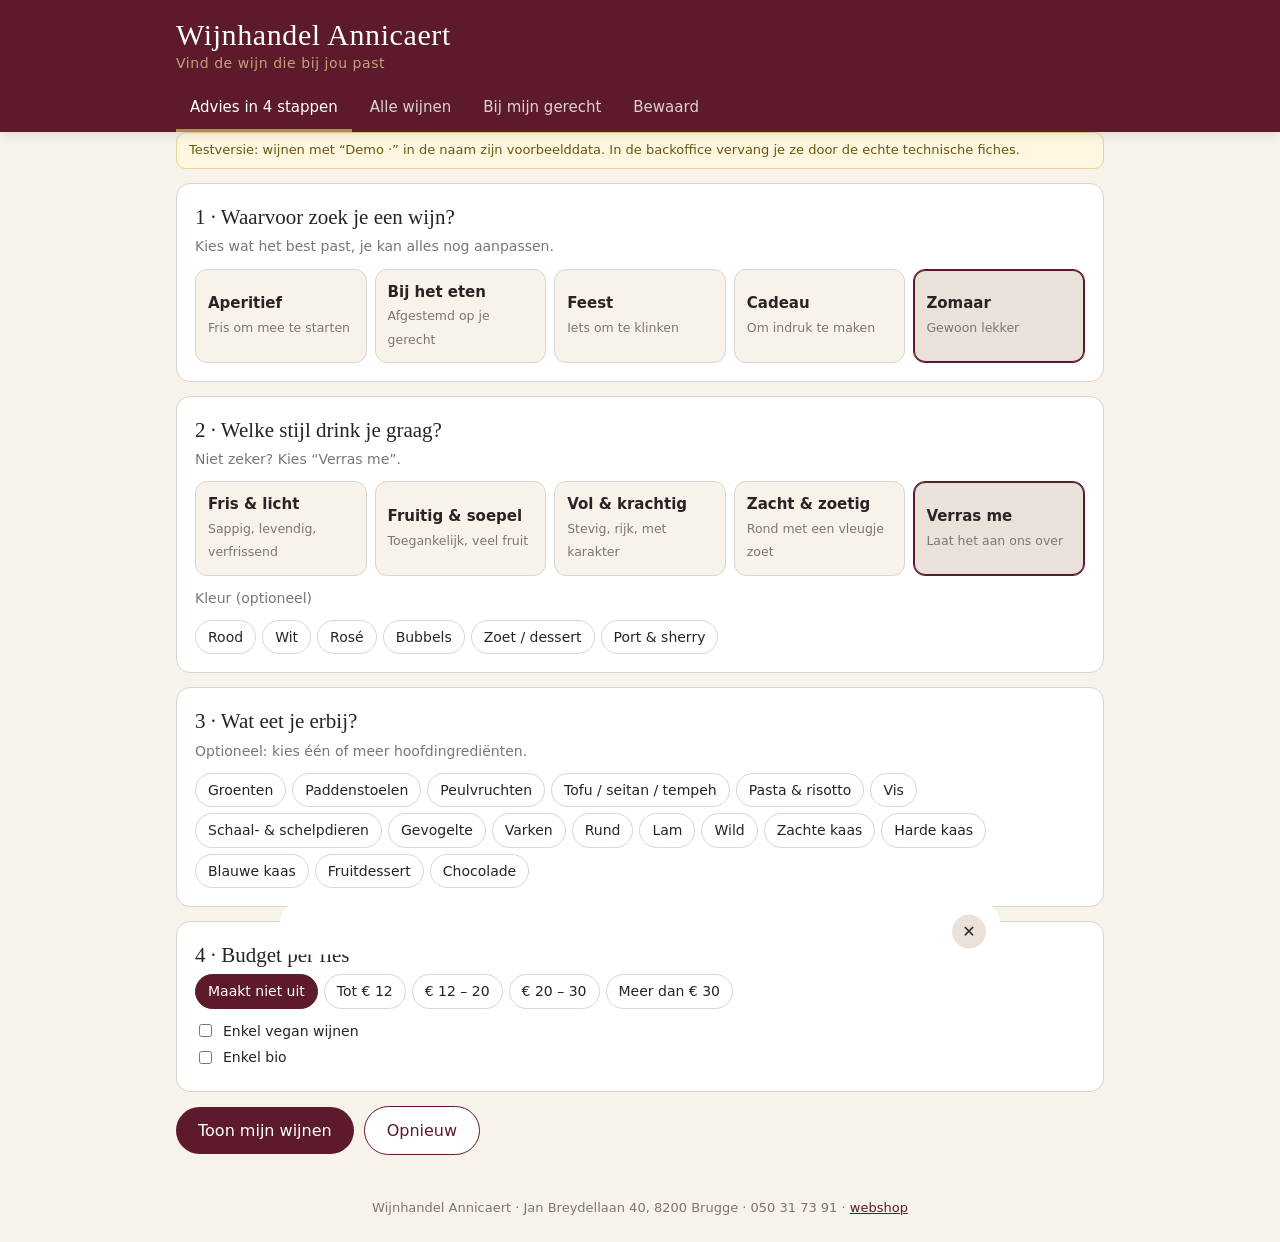
==== wijnkiezer/index.html @ a39c7acd "Wijnkiezer: keuzehulp, backoffice en horeca-pairing voor Wijnhandel Annicaert PWA in wijnkiezer/: kl" ====
<!DOCTYPE html>
<html lang="nl">
<head>
  <meta charset="UTF-8">
  <meta name="viewport" content="width=device-width, initial-scale=1, viewport-fit=cover">
  <title>Wijnkiezer</title>
  <meta name="description" content="Vind snel de juiste wijn: op smaak, budget en bij je gerecht.">
  <meta name="theme-color" content="#5c1a2b">
  <meta name="apple-mobile-web-app-capable" content="yes">
  <link rel="manifest" href="manifest.webmanifest">
  <link rel="icon" href="icon.svg" type="image/svg+xml">
  <link rel="apple-touch-icon" href="icon-192.png">
  <link rel="stylesheet" href="style.css">
</head>
<body>
  <header class="top">
    <div class="wrap">
      <div class="brand">
        <img id="logo" alt="" hidden>
        <div class="grow">
          <h1 id="b-naam">Wijnkiezer</h1>
          <p id="b-base">Vind de wijn die bij jou past</p>
        </div>
      </div>
      <nav class="tabs" role="tablist">
        <button data-v="advies" class="on">Advies in 4 stappen</button>
        <button data-v="alle">Alle wijnen</button>
        <button data-v="pairing">Bij mijn gerecht</button>
        <button data-v="bewaard">Bewaard <span id="fav-cnt" class="cnt" hidden>0</span></button>
      </nav>
    </div>
  </header>

  <main class="wrap">
    <div id="demo-note" class="demo-note" hidden>Testversie: wijnen met “Demo ·” in de naam zijn voorbeelddata. In de backoffice vervang je ze door de echte technische fiches.</div>

    <!-- 1. Advies-wizard -->
    <section id="v-advies" class="view on">
      <div class="step">
        <h2>1 · Waarvoor zoek je een wijn?</h2>
        <p class="sub">Kies wat het best past, je kan alles nog aanpassen.</p>
        <div class="choices" id="w-gel"></div>
      </div>
      <div class="step">
        <h2>2 · Welke stijl drink je graag?</h2>
        <p class="sub">Niet zeker? Kies “Verras me”.</p>
        <div class="choices" id="w-stijl"></div>
        <p class="sub" style="margin-top:12px">Kleur (optioneel)</p>
        <div class="chips" id="w-kleur"></div>
      </div>
      <div class="step" id="w-step-dish">
        <h2>3 · Wat eet je erbij?</h2>
        <p class="sub">Optioneel: kies één of meer hoofdingrediënten.</p>
        <div class="chips" id="w-ing"></div>
      </div>
      <div class="step">
        <h2>4 · Budget per fles</h2>
        <div class="chips" id="w-bud"></div>
        <label class="tog" style="margin-top:12px"><input type="checkbox" id="w-vegan"> Enkel vegan wijnen</label>
        <label class="tog"><input type="checkbox" id="w-bio"> Enkel bio</label>
      </div>
      <div class="row"><button class="cta" id="w-go">Toon mijn wijnen</button><button class="cta alt" id="w-reset">Opnieuw</button></div>
      <div id="w-res" style="margin-top:20px"></div>
    </section>

    <!-- 2. Alle wijnen -->
    <section id="v-alle" class="view">
      <button class="cta alt filter-toggle" id="ft">Filters</button>
      <div class="layout">
        <aside class="filters" id="filters">
          <input class="search" id="f-q" type="search" placeholder="Zoek op naam, druif, regio…">
          <h3>Kleur</h3><div class="chips" id="f-kleur"></div>
          <h3>Prijs (€)</h3>
          <div class="range"><input id="f-min" type="number" min="0" placeholder="min"> – <input id="f-max" type="number" min="0" placeholder="max"></div>
          <h3>Smaak</h3><div id="f-smaak"></div>
          <h3>Past bij</h3><div class="chips" id="f-pair"></div>
          <h3>Land</h3><div class="chips" id="f-land"></div>
          <h3>Extra</h3>
          <label class="tog"><input type="checkbox" id="f-vegan"> Vegan</label>
          <label class="tog"><input type="checkbox" id="f-bio"> Bio</label>
          <h3>Sorteren</h3>
          <select id="f-sort" class="search"><option value="match">Beste match</option><option value="prijs">Prijs laag → hoog</option><option value="prijs-">Prijs hoog → laag</option><option value="naam">Naam</option></select>
          <p style="margin-top:12px"><button class="chip" id="f-reset">Wis filters</button></p>
        </aside>
        <div><p class="count" id="f-count"></p><div class="grid" id="f-list"></div></div>
      </div>
    </section>

    <!-- 3. Food pairing -->
    <section id="v-pairing" class="view">
      <div class="step">
        <h2>Wat staat er op het bord?</h2>
        <p class="sub">Hoe meer je aanduidt, hoe preciezer het advies.</p>
        <p class="sub"><b>Hoofdingrediënt</b></p><div class="chips" id="p-ing"></div>
        <p class="sub" style="margin-top:12px"><b>Bereiding</b></p><div class="chips" id="p-ber"></div>
        <p class="sub" style="margin-top:12px"><b>Dominante smaken & saus</b></p><div class="chips" id="p-sm"></div>
        <p class="sub" style="margin-top:12px"><b>Hoe krachtig is het gerecht?</b></p>
        <div class="inten" id="p-int"></div>
      </div>
      <div id="p-res"></div>
    </section>

    <!-- 4. Bewaard -->
    <section id="v-bewaard" class="view">
      <div class="row" style="margin-bottom:12px"><button class="cta alt" id="fav-share">Deel mijn lijstje</button><button class="cta alt" onclick="print()">Afdrukken</button></div>
      <div class="grid" id="fav-list"></div>
    </section>
  </main>

  <footer id="foot"></footer>

  <div class="backdrop" id="bd"></div>
  <div class="sheet" id="sheet" role="dialog" aria-modal="true"><button class="x" id="sx" aria-label="Sluiten">✕</button><div id="sheet-body"></div></div>
  <div id="toast" role="status" aria-live="polite"></div>

  <script src="engine.js"></script>
  <script src="app.js"></script>
</body>
</html>
---- wijnkiezer/style.css ----
/* ============================================================
   Wijnkiezer — stijl. Alle merkkleuren en lettertypes komen uit
   variabelen die de backoffice (tab Huisstijl) overschrijft.
   ============================================================ */
:root{
  --primair:#5c1a2b; --accent:#b08d57; --bg:#f7f2ea; --surface:#ffffff; --text:#2a2224;
  --dim:color-mix(in srgb, var(--text) 60%, var(--bg));
  --line:color-mix(in srgb, var(--text) 14%, var(--bg));
  --soft:color-mix(in srgb, var(--primair) 8%, var(--bg));
  --fd:Georgia,"Times New Roman",serif; --fb:"Segoe UI",system-ui,-apple-system,sans-serif;
  --r:14px; --maxw:960px; --ease:cubic-bezier(.2,.7,.2,1);
}
*{box-sizing:border-box}
html{-webkit-text-size-adjust:100%}
body{margin:0;font-family:var(--fb);background:var(--bg);color:var(--text);line-height:1.45;min-height:100vh}
button,input,select,textarea{font:inherit;color:inherit}
button{cursor:pointer}
a{color:var(--primair)}
h1,h2,h3{font-family:var(--fd);font-weight:400;margin:0}
.wrap{max-width:var(--maxw);margin:0 auto;padding:0 16px}

/* header */
.top{background:var(--primair);color:#fff;padding:18px 0 0;position:sticky;top:0;z-index:20;box-shadow:0 2px 12px rgba(0,0,0,.12)}
.brand{display:flex;align-items:center;gap:12px}
.brand img{height:44px;width:auto;border-radius:6px;background:#fff1}
.brand h1{font-size:clamp(22px,5vw,30px);letter-spacing:.02em;line-height:1.1}
.brand p{margin:2px 0 0;color:color-mix(in srgb,var(--accent) 80%,#fff);font-size:14px;letter-spacing:.04em}
.brand .grow{flex:1;min-width:0}
.tabs{display:flex;gap:4px;margin-top:14px;overflow-x:auto;scrollbar-width:none}
.tabs::-webkit-scrollbar{display:none}
.tabs button{background:none;border:0;color:#fffc;padding:10px 14px;border-bottom:3px solid transparent;white-space:nowrap;font-size:15px}
.tabs button.on{color:#fff;border-bottom-color:var(--accent)}
.tabs .cnt[hidden]{display:none}
.tabs .cnt{display:inline-block;min-width:18px;padding:0 5px;border-radius:9px;background:var(--accent);color:#fff;font-size:11px;margin-left:4px}

main{padding:20px 0 60px}
.view{display:none}.view.on{display:block}
.demo-note{background:#fff7e0;border:1px solid #e8d49a;color:#6b5513;border-radius:10px;padding:8px 12px;font-size:13px;margin-bottom:14px}

/* wizard */
.step{background:var(--surface);border:1px solid var(--line);border-radius:var(--r);padding:18px;margin-bottom:14px}
.step h2{font-size:21px;margin-bottom:4px}
.step .sub{color:var(--dim);font-size:14px;margin:0 0 12px}
.choices{display:grid;grid-template-columns:repeat(auto-fill,minmax(150px,1fr));gap:8px}
.choice{border:1.5px solid var(--line);background:var(--bg);border-radius:12px;padding:12px;text-align:left;transition:.15s var(--ease)}
.choice b{display:block;font-size:15px}
.choice small{color:var(--dim);font-size:12.5px}
.choice.on{border-color:var(--primair);background:var(--soft);box-shadow:inset 0 0 0 1px var(--primair)}
.chips{display:flex;flex-wrap:wrap;gap:6px}
.chip{border:1px solid var(--line);background:var(--surface);border-radius:999px;padding:6px 12px;font-size:14px}
.chip.on{background:var(--primair);border-color:var(--primair);color:#fff}
.cta{display:inline-flex;align-items:center;gap:8px;background:var(--primair);color:#fff;border:0;border-radius:999px;padding:12px 22px;font-size:16px}
.cta.alt{background:var(--surface);color:var(--primair);border:1.5px solid var(--primair)}
.row{display:flex;gap:10px;flex-wrap:wrap;align-items:center}

/* filters */
.layout{display:grid;grid-template-columns:260px 1fr;gap:18px;align-items:start}
.filters{background:var(--surface);border:1px solid var(--line);border-radius:var(--r);padding:14px;position:sticky;top:130px}
.filters h3{font-family:var(--fb);font-size:12px;text-transform:uppercase;letter-spacing:.08em;color:var(--dim);margin:14px 0 6px}
.filters h3:first-child{margin-top:0}
.filters .chip{font-size:13px;padding:5px 10px}
.search{width:100%;padding:10px 12px;border:1px solid var(--line);border-radius:10px;background:var(--bg)}
.range{display:flex;gap:6px;align-items:center}
.range input{width:100%;padding:7px 8px;border:1px solid var(--line);border-radius:8px;background:var(--bg)}
.tog{display:flex;align-items:center;gap:8px;margin:6px 0;font-size:14px}
.slid{margin:6px 0}
.slid label{display:flex;justify-content:space-between;font-size:13px}
.slid input{width:100%;accent-color:var(--primair)}
.filter-toggle{display:none}
.count{color:var(--dim);font-size:14px;margin:0 0 10px}

/* kaarten */
.grid{display:grid;grid-template-columns:repeat(auto-fill,minmax(250px,1fr));gap:12px}
.card{background:var(--surface);border:1px solid var(--line);border-radius:var(--r);padding:14px;display:flex;flex-direction:column;gap:6px;cursor:pointer;transition:.15s var(--ease);position:relative}
.card:hover{transform:translateY(-2px);box-shadow:0 8px 22px rgba(0,0,0,.07)}
.card h3{font-size:18px;line-height:1.2;padding-right:30px}
.meta{color:var(--dim);font-size:13px}
.card .desc{font-size:14px;margin:2px 0}
.price{font-weight:700;color:var(--primair)}
.tags{display:flex;flex-wrap:wrap;gap:4px}
.tag{font-size:11.5px;padding:2px 8px;border-radius:999px;background:var(--soft);color:var(--text)}
.tag.k-rood{background:#7a1f2b;color:#fff}.tag.k-wit{background:#efe4b8}.tag.k-rose{background:#f4c9cf}
.tag.k-bubbels{background:#e7efd2}.tag.k-zoet{background:#f2d39a}.tag.k-versterkt{background:#4a1d1f;color:#fff}
.tag.v{background:#dcefdc;color:#24522a}.tag.d{background:#fff0c2;color:#6b5513}
.match{position:absolute;top:12px;right:12px;width:44px;height:44px;border-radius:50%;display:grid;place-items:center;font-size:13px;font-weight:700;color:#fff;background:var(--primair)}
.fav{position:absolute;bottom:8px;right:8px;background:none;border:0;font-size:20px;color:var(--accent);padding:4px}
.why{font-size:12.5px;color:var(--dim);margin:2px 0 0;padding-left:16px}
.why li.min{color:#9b3b3b}
.empty{padding:30px;text-align:center;color:var(--dim);background:var(--surface);border:1px dashed var(--line);border-radius:var(--r)}

/* fiche (sheet) */
.backdrop{position:fixed;inset:0;background:rgba(20,10,12,.45);opacity:0;pointer-events:none;transition:.2s;z-index:40}
.backdrop.on{opacity:1;pointer-events:auto}
.sheet{position:fixed;left:50%;bottom:0;transform:translate(-50%,105%);width:min(720px,100%);max-height:92vh;overflow:auto;background:var(--surface);border-radius:20px 20px 0 0;z-index:50;transition:transform .28s var(--ease);padding:22px 20px 30px}
.sheet.on{transform:translate(-50%,0)}
.sheet .x{position:absolute;top:12px;right:14px;border:0;background:var(--soft);border-radius:50%;width:34px;height:34px;font-size:16px}
.fiche h2{font-size:26px;padding-right:40px}
.fiche .img{float:right;max-width:110px;max-height:220px;margin:0 0 10px 12px}
.spec{display:grid;grid-template-columns:repeat(auto-fill,minmax(150px,1fr));gap:8px;margin:14px 0}
.spec div{background:var(--bg);border-radius:10px;padding:8px 10px;font-size:14px}
.spec small{display:block;color:var(--dim);font-size:11.5px;text-transform:uppercase;letter-spacing:.06em}
.bars{display:grid;gap:7px;margin:12px 0}
.bar{display:grid;grid-template-columns:80px 1fr 120px;gap:10px;align-items:center;font-size:13px}
.bt{height:8px;border-radius:5px;background:var(--line);overflow:hidden}
.bt i{display:block;height:100%;background:linear-gradient(90deg,var(--accent),var(--primair));border-radius:5px}
.bx{color:var(--dim);font-size:11.5px;text-align:right}
.fiche h3{font-size:17px;margin:16px 0 6px}

/* pairing */
.pair-grid{display:grid;grid-template-columns:1fr;gap:12px}
.inten{display:flex;gap:6px}
.inten button{flex:1;border:1px solid var(--line);background:var(--bg);border-radius:10px;padding:8px 4px;font-size:13px}
.inten button.on{background:var(--primair);color:#fff;border-color:var(--primair)}

footer{color:var(--dim);font-size:13px;text-align:center;padding:24px 16px}
#toast{position:fixed;left:50%;bottom:24px;transform:translateX(-50%) translateY(80px);background:var(--text);color:var(--bg);padding:10px 18px;border-radius:999px;font-size:14px;transition:.25s;z-index:60;opacity:0}
#toast.on{transform:translateX(-50%);opacity:1}

@media (max-width:760px){
  .layout{grid-template-columns:1fr}
  .filters{position:static;display:none}
  .filters.open{display:block}
  .filter-toggle{display:inline-flex;margin-bottom:10px}
  .bar{grid-template-columns:70px 1fr;}
  .bar .bx{display:none}
  .top{padding-top:12px}
}
@media print{.top,.filters,.filter-toggle,footer{display:none}.card{break-inside:avoid}}
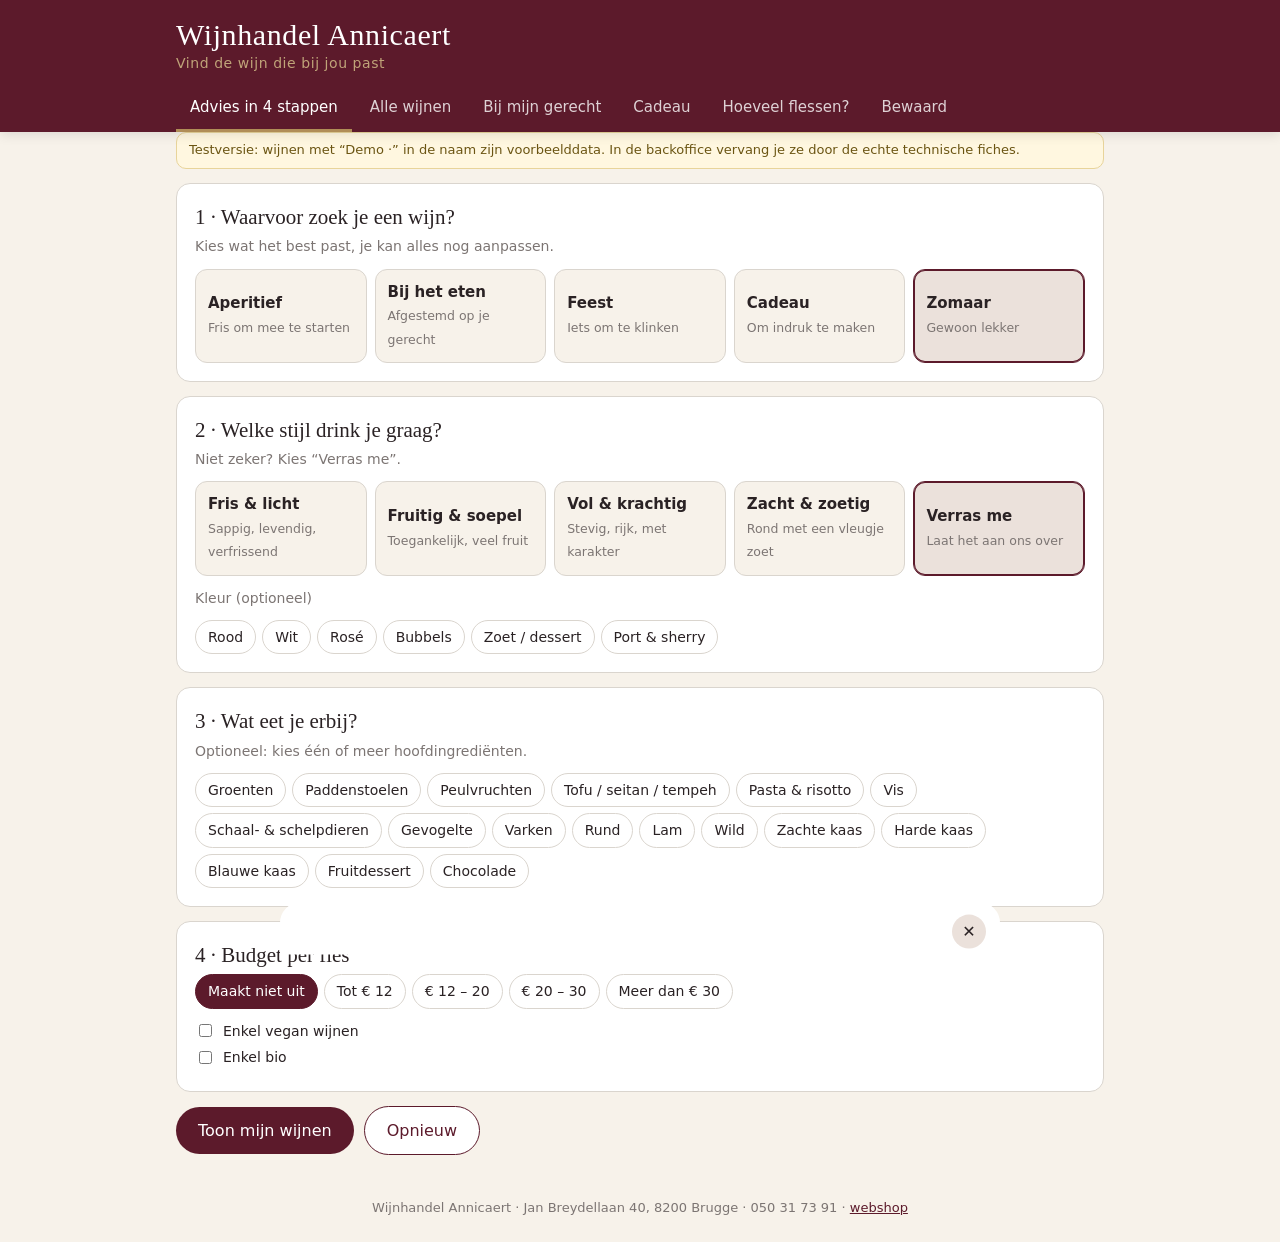
==== commit 775cf34b: "Wijnkiezer: cadeaumodus en hoeveelheidscalculator Twee nieuwe tabbladen in de klant-app (tools.js): " ====
--- a/wijnkiezer/index.html
+++ b/wijnkiezer/index.html
@@ -26,6 +26,8 @@
         <button data-v="advies" class="on">Advies in 4 stappen</button>
         <button data-v="alle">Alle wijnen</button>
         <button data-v="pairing">Bij mijn gerecht</button>
+        <button data-v="cadeau">Cadeau</button>
+        <button data-v="hoeveel">Hoeveel flessen?</button>
         <button data-v="bewaard">Bewaard <span id="fav-cnt" class="cnt" hidden>0</span></button>
       </nav>
     </div>
@@ -100,6 +102,10 @@
       <div id="p-res"></div>
     </section>
 
+    <!-- Cadeaumodus en hoeveelheidscalculator: opgebouwd door tools.js -->
+    <section id="v-cadeau" class="view"></section>
+    <section id="v-hoeveel" class="view"></section>
+
     <!-- 4. Bewaard -->
     <section id="v-bewaard" class="view">
       <div class="row" style="margin-bottom:12px"><button class="cta alt" id="fav-share">Deel mijn lijstje</button><button class="cta alt" onclick="print()">Afdrukken</button></div>
@@ -114,6 +120,7 @@
   <div id="toast" role="status" aria-live="polite"></div>
 
   <script src="engine.js"></script>
+  <script src="tools.js"></script>
   <script src="app.js"></script>
 </body>
 </html>
--- a/wijnkiezer/style.css
+++ b/wijnkiezer/style.css
@@ -126,3 +126,34 @@
   .top{padding-top:12px}
 }
 @media print{.top,.filters,.filter-toggle,footer{display:none}.card{break-inside:avoid}}
+
+/* cadeaumodus & hoeveelheidscalculator */
+.gift{display:flex;flex-direction:column}
+.gift.on{border-color:var(--primair);box-shadow:inset 0 0 0 1px var(--primair)}
+.gift .cta{align-self:flex-start;margin-top:auto}
+.gift-t{font-family:var(--fd);font-size:18px;font-weight:400}
+.gift-l{list-style:none;padding:0;margin:10px 0 4px;display:grid;gap:4px;font-size:14.5px}
+.gift-l a{color:var(--text);text-decoration:none;border-bottom:1px dotted var(--dim)}
+.hv-in{display:grid;grid-template-columns:repeat(auto-fill,minmax(170px,1fr));gap:10px}
+.hv-in label{display:flex;flex-direction:column;gap:4px;font-size:13px;color:var(--dim)}
+.hv-in input{color:var(--text)}
+.kpi-row{display:grid;grid-template-columns:repeat(auto-fill,minmax(150px,1fr));gap:10px;margin:4px 0 12px}
+.kpi-row div{background:var(--surface);border:1px solid var(--line);border-radius:12px;padding:12px}
+.kpi-row b{display:block;font-family:var(--fd);font-size:26px;font-weight:400;color:var(--primair)}
+.kpi-row small{color:var(--dim)}
+.tbl-wrap{overflow-x:auto;background:var(--surface);border:1px solid var(--line);border-radius:var(--r)}
+.tbl{width:100%;border-collapse:collapse;font-size:14px}
+.tbl th,.tbl td{padding:9px 10px;border-bottom:1px solid var(--line);text-align:left}
+.tbl th{font-size:12px;text-transform:uppercase;letter-spacing:.06em;color:var(--dim);background:var(--bg)}
+.hv-n{white-space:nowrap}
+.hv-n .chip{padding:2px 10px}
+.hv-sel{min-width:200px;padding:7px 8px}
+@media (max-width:760px){.hv-t td,.hv-t th{padding:8px 6px}.hv-sel{min-width:150px}}
+@media (max-width:600px){
+  .hv-t tr:first-child{display:none}
+  .hv-t tr{display:grid;grid-template-columns:auto 1fr auto;align-items:center;border-bottom:1px solid var(--line)}
+  .hv-t td{border:0}
+  .hv-t td:nth-child(3){grid-column:1/-1;grid-row:2;padding-top:0}
+  .hv-t td:nth-child(4){grid-column:3;grid-row:1}
+  .hv-sel{width:100%;min-width:0}
+}
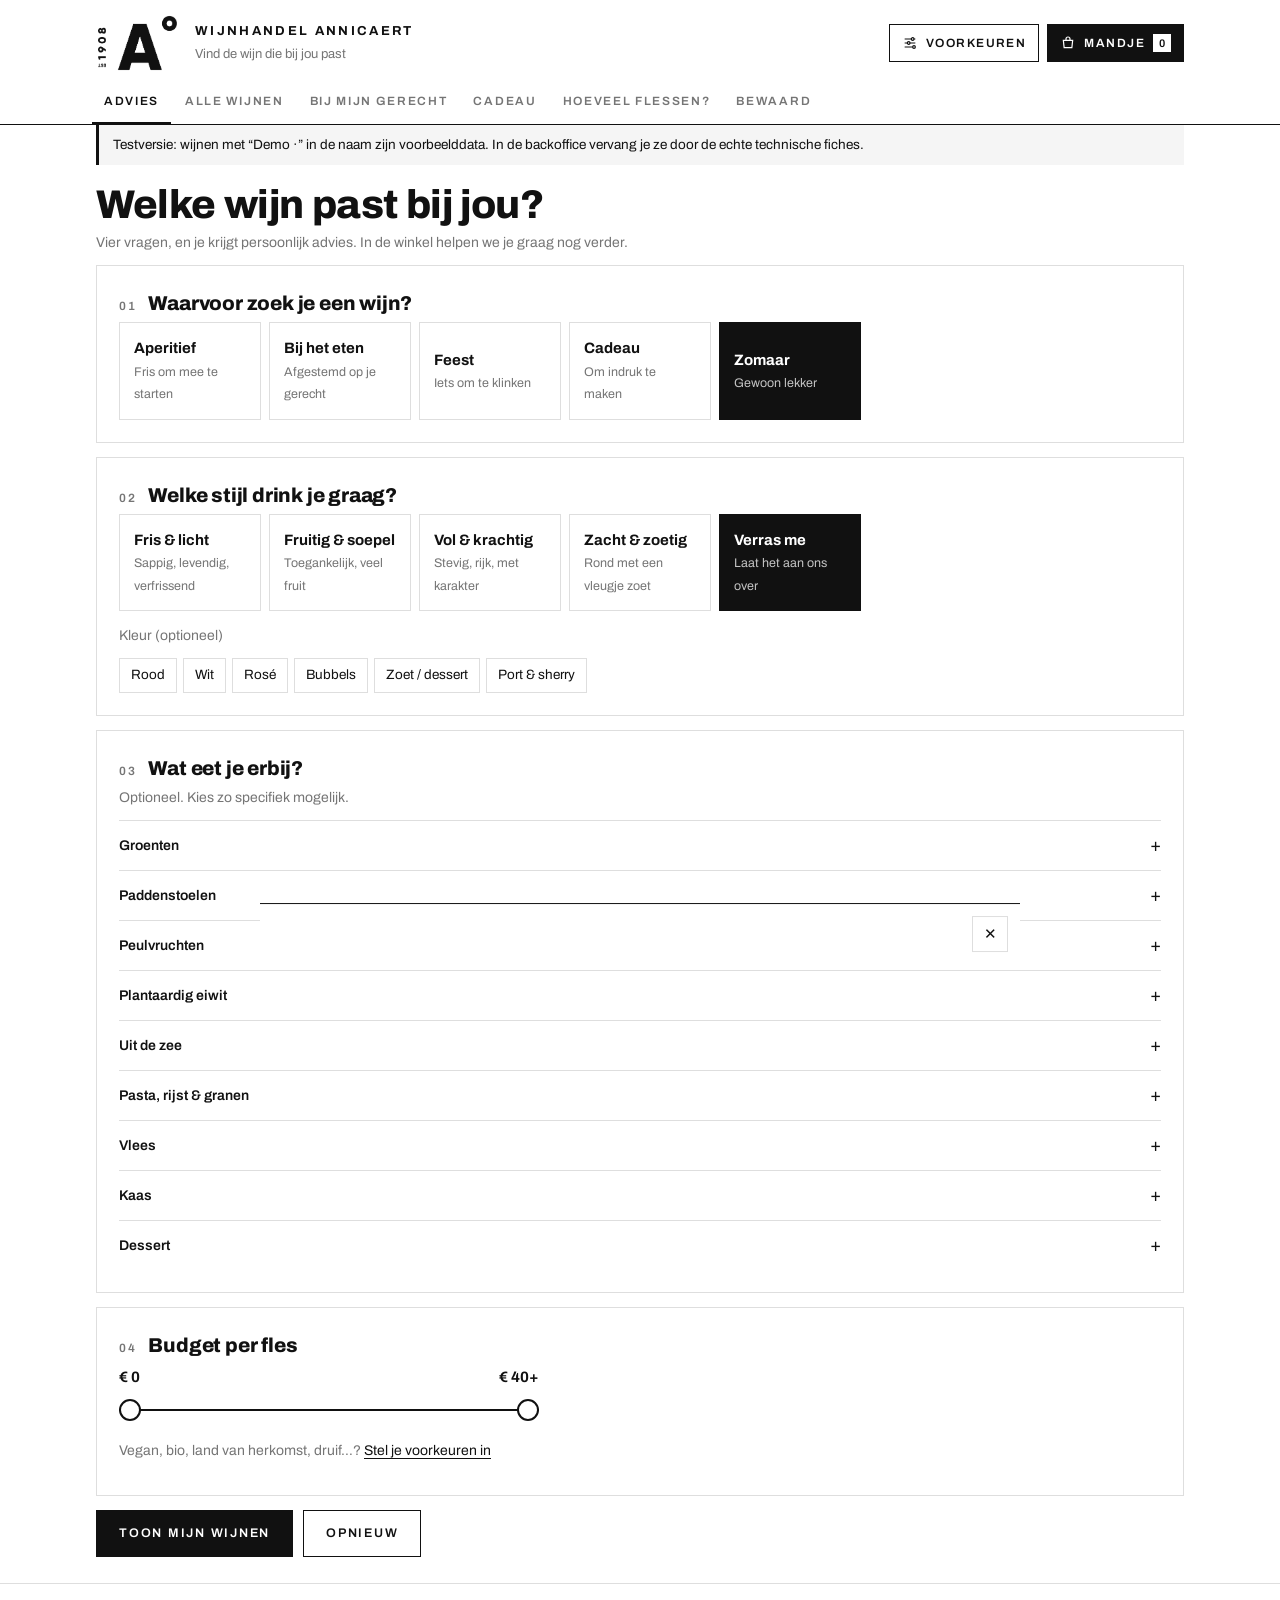
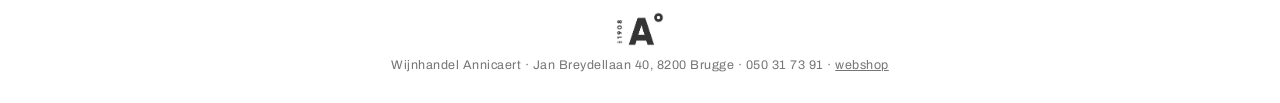
==== commit ce12884d: "Wijnkiezer: huisstijl met logo, specifieke ingrediënten, voorkeuren en bestelomgeving - Zwart-witte " ====
--- a/wijnkiezer/index.html
+++ b/wijnkiezer/index.html
@@ -5,25 +5,36 @@
   <meta name="viewport" content="width=device-width, initial-scale=1, viewport-fit=cover">
   <title>Wijnkiezer</title>
   <meta name="description" content="Vind snel de juiste wijn: op smaak, budget en bij je gerecht.">
-  <meta name="theme-color" content="#5c1a2b">
+  <meta name="theme-color" content="#ffffff">
   <meta name="apple-mobile-web-app-capable" content="yes">
   <link rel="manifest" href="manifest.webmanifest">
-  <link rel="icon" href="icon.svg" type="image/svg+xml">
+  <link rel="icon" href="icon-192.png" type="image/png">
   <link rel="apple-touch-icon" href="icon-192.png">
+  <link rel="preconnect" href="https://fonts.googleapis.com">
+  <link rel="preconnect" href="https://fonts.gstatic.com" crossorigin>
+  <link href="https://fonts.googleapis.com/css2?family=Archivo:wght@400;600;700;800&display=swap" rel="stylesheet">
   <link rel="stylesheet" href="style.css">
 </head>
 <body>
   <header class="top">
     <div class="wrap">
       <div class="brand">
-        <img id="logo" alt="" hidden>
+        <img id="logo" class="logo" src="logo.png" alt="Logo">
         <div class="grow">
           <h1 id="b-naam">Wijnkiezer</h1>
           <p id="b-base">Vind de wijn die bij jou past</p>
         </div>
+        <div class="hd-act">
+          <button class="hd-btn" id="pre-open" aria-label="Voorkeuren">
+            <svg viewBox="0 0 24 24" fill="none" stroke="currentColor" stroke-width="1.8"><path d="M4 6h10M18 6h2M4 12h4M12 12h8M4 18h12M20 18h0"/><circle cx="16" cy="6" r="2"/><circle cx="10" cy="12" r="2"/><circle cx="18" cy="18" r="2"/></svg>
+            <span class="t">Voorkeuren</span> <span class="n" id="pre-n" hidden>0</span></button>
+          <button class="hd-btn dark" id="cart-open" aria-label="Mandje">
+            <svg viewBox="0 0 24 24" fill="none" stroke="currentColor" stroke-width="1.8"><path d="M5 8h14l-1.2 11H6.2L5 8z"/><path d="M9 8V6a3 3 0 0 1 6 0v2"/></svg>
+            <span class="t">Mandje</span> <span class="n" id="cart-n">0</span></button>
+        </div>
       </div>
       <nav class="tabs" role="tablist">
-        <button data-v="advies" class="on">Advies in 4 stappen</button>
+        <button data-v="advies" class="on">Advies</button>
         <button data-v="alle">Alle wijnen</button>
         <button data-v="pairing">Bij mijn gerecht</button>
         <button data-v="cadeau">Cadeau</button>
@@ -32,37 +43,25 @@
       </nav>
     </div>
   </header>
+  <div class="wrap"><div id="prebar" class="prebar" hidden></div></div>
 
   <main class="wrap">
     <div id="demo-note" class="demo-note" hidden>Testversie: wijnen met “Demo ·” in de naam zijn voorbeelddata. In de backoffice vervang je ze door de echte technische fiches.</div>
 
-    <!-- 1. Advies-wizard -->
+    <!-- 1. Advies -->
     <section id="v-advies" class="view on">
-      <div class="step">
-        <h2>1 · Waarvoor zoek je een wijn?</h2>
-        <p class="sub">Kies wat het best past, je kan alles nog aanpassen.</p>
-        <div class="choices" id="w-gel"></div>
-      </div>
-      <div class="step">
-        <h2>2 · Welke stijl drink je graag?</h2>
-        <p class="sub">Niet zeker? Kies “Verras me”.</p>
+      <h2 class="lead">Welke wijn past bij jou?</h2>
+      <p class="sub">Vier vragen, en je krijgt persoonlijk advies. In de winkel helpen we je graag nog verder.</p>
+      <div class="step"><h2><span class="nr">01</span>Waarvoor zoek je een wijn?</h2><div class="choices" id="w-gel"></div></div>
+      <div class="step"><h2><span class="nr">02</span>Welke stijl drink je graag?</h2>
         <div class="choices" id="w-stijl"></div>
-        <p class="sub" style="margin-top:12px">Kleur (optioneel)</p>
-        <div class="chips" id="w-kleur"></div>
-      </div>
-      <div class="step" id="w-step-dish">
-        <h2>3 · Wat eet je erbij?</h2>
-        <p class="sub">Optioneel: kies één of meer hoofdingrediënten.</p>
-        <div class="chips" id="w-ing"></div>
-      </div>
-      <div class="step">
-        <h2>4 · Budget per fles</h2>
-        <div class="chips" id="w-bud"></div>
-        <label class="tog" style="margin-top:12px"><input type="checkbox" id="w-vegan"> Enkel vegan wijnen</label>
-        <label class="tog"><input type="checkbox" id="w-bio"> Enkel bio</label>
-      </div>
+        <p class="sub" style="margin-top:14px">Kleur (optioneel)</p><div class="chips" id="w-kleur"></div></div>
+      <div class="step"><h2><span class="nr">03</span>Wat eet je erbij?</h2><p class="sub">Optioneel. Kies zo specifiek mogelijk.</p><div id="w-ing"></div></div>
+      <div class="step"><h2><span class="nr">04</span>Budget per fles</h2>
+        <div id="w-bud"></div>
+        <p class="sub" style="margin-top:10px">Vegan, bio, land van herkomst, druif…? <button class="lnk" data-open-pre>Stel je voorkeuren in</button></p></div>
       <div class="row"><button class="cta" id="w-go">Toon mijn wijnen</button><button class="cta alt" id="w-reset">Opnieuw</button></div>
-      <div id="w-res" style="margin-top:20px"></div>
+      <div id="w-res" style="margin-top:26px"></div>
     </section>
 
     <!-- 2. Alle wijnen -->
@@ -71,18 +70,13 @@
       <div class="layout">
         <aside class="filters" id="filters">
           <input class="search" id="f-q" type="search" placeholder="Zoek op naam, druif, regio…">
+          <h3>Budget per fles</h3><div id="f-bud"></div>
           <h3>Kleur</h3><div class="chips" id="f-kleur"></div>
-          <h3>Prijs (€)</h3>
-          <div class="range"><input id="f-min" type="number" min="0" placeholder="min"> – <input id="f-max" type="number" min="0" placeholder="max"></div>
           <h3>Smaak</h3><div id="f-smaak"></div>
-          <h3>Past bij</h3><div class="chips" id="f-pair"></div>
-          <h3>Land</h3><div class="chips" id="f-land"></div>
-          <h3>Extra</h3>
-          <label class="tog"><input type="checkbox" id="f-vegan"> Vegan</label>
-          <label class="tog"><input type="checkbox" id="f-bio"> Bio</label>
+          <h3>Past bij</h3><div id="f-pair"></div>
           <h3>Sorteren</h3>
           <select id="f-sort" class="search"><option value="match">Beste match</option><option value="prijs">Prijs laag → hoog</option><option value="prijs-">Prijs hoog → laag</option><option value="naam">Naam</option></select>
-          <p style="margin-top:12px"><button class="chip" id="f-reset">Wis filters</button></p>
+          <p style="margin-top:14px" class="row"><button class="chip" id="f-reset">Wis filters</button><button class="chip" data-open-pre>Voorkeuren…</button></p>
         </aside>
         <div><p class="count" id="f-count"></p><div class="grid" id="f-list"></div></div>
       </div>
@@ -90,27 +84,26 @@
 
     <!-- 3. Food pairing -->
     <section id="v-pairing" class="view">
-      <div class="step">
-        <h2>Wat staat er op het bord?</h2>
-        <p class="sub">Hoe meer je aanduidt, hoe preciezer het advies.</p>
-        <p class="sub"><b>Hoofdingrediënt</b></p><div class="chips" id="p-ing"></div>
-        <p class="sub" style="margin-top:12px"><b>Bereiding</b></p><div class="chips" id="p-ber"></div>
-        <p class="sub" style="margin-top:12px"><b>Dominante smaken & saus</b></p><div class="chips" id="p-sm"></div>
-        <p class="sub" style="margin-top:12px"><b>Hoe krachtig is het gerecht?</b></p>
-        <div class="inten" id="p-int"></div>
-      </div>
+      <h2 class="lead">Wat staat er op het bord?</h2>
+      <p class="sub">Hoe specifieker, hoe preciezer het advies: asperges vragen iets heel anders dan pompoen.</p>
+      <div class="step"><h2><span class="nr">01</span>Ingrediënten</h2><div id="p-ing"></div></div>
+      <div class="step"><h2><span class="nr">02</span>Bereiding</h2><div class="chips" id="p-ber"></div></div>
+      <div class="step"><h2><span class="nr">03</span>Smaken, saus & keuken</h2><div class="chips" id="p-sm"></div><p class="sub" style="margin-top:12px">Keuken</p><div class="chips" id="p-keuken"></div></div>
+      <div class="step"><h2><span class="nr">04</span>Hoe krachtig is het gerecht?</h2><div class="inten" id="p-int"></div></div>
       <div id="p-res"></div>
     </section>
 
-    <!-- Cadeaumodus en hoeveelheidscalculator: opgebouwd door tools.js -->
     <section id="v-cadeau" class="view"></section>
     <section id="v-hoeveel" class="view"></section>
 
-    <!-- 4. Bewaard -->
+    <!-- Bewaard -->
     <section id="v-bewaard" class="view">
-      <div class="row" style="margin-bottom:12px"><button class="cta alt" id="fav-share">Deel mijn lijstje</button><button class="cta alt" onclick="print()">Afdrukken</button></div>
+      <div class="row" style="margin-bottom:14px"><button class="cta alt" id="fav-share">Deel mijn lijstje</button><button class="cta alt" id="fav-cart">Alles in mandje</button><button class="cta alt" onclick="print()">Afdrukken</button></div>
       <div class="grid" id="fav-list"></div>
     </section>
+
+    <!-- Mandje & bestellen -->
+    <section id="v-mandje" class="view"></section>
   </main>
 
   <footer id="foot"></footer>
@@ -121,6 +114,7 @@
 
   <script src="engine.js"></script>
   <script src="tools.js"></script>
+  <script src="order.js"></script>
   <script src="app.js"></script>
 </body>
 </html>
--- a/wijnkiezer/style.css
+++ b/wijnkiezer/style.css
@@ -1,154 +1,234 @@
 /* ============================================================
-   Wijnkiezer — stijl. Alle merkkleuren en lettertypes komen uit
-   variabelen die de backoffice (tab Huisstijl) overschrijft.
+   Wijnkiezer — stijl. Zwart-wit en strak, afgeleid van het A°-logo.
+   Kleuren en lettertypes zijn variabelen die de backoffice
+   (tab Huisstijl) overschrijft.
    ============================================================ */
 :root{
-  --primair:#5c1a2b; --accent:#b08d57; --bg:#f7f2ea; --surface:#ffffff; --text:#2a2224;
-  --dim:color-mix(in srgb, var(--text) 60%, var(--bg));
+  --primair:#111111; --accent:#8a7d6b; --bg:#ffffff; --surface:#ffffff; --text:#111111;
+  --dim:color-mix(in srgb, var(--text) 58%, var(--bg));
   --line:color-mix(in srgb, var(--text) 14%, var(--bg));
-  --soft:color-mix(in srgb, var(--primair) 8%, var(--bg));
-  --fd:Georgia,"Times New Roman",serif; --fb:"Segoe UI",system-ui,-apple-system,sans-serif;
-  --r:14px; --maxw:960px; --ease:cubic-bezier(.2,.7,.2,1);
+  --soft:color-mix(in srgb, var(--text) 4%, var(--bg));
+  --fd:"Archivo","Helvetica Neue",Arial,sans-serif; --fb:"Archivo","Helvetica Neue",Arial,sans-serif;
+  --r:0px; --maxw:1120px; --ease:cubic-bezier(.2,.7,.2,1);
 }
 *{box-sizing:border-box}
 html{-webkit-text-size-adjust:100%}
-body{margin:0;font-family:var(--fb);background:var(--bg);color:var(--text);line-height:1.45;min-height:100vh}
+body{margin:0;font-family:var(--fb);background:var(--bg);color:var(--text);line-height:1.5;min-height:100vh;font-size:15px}
 button,input,select,textarea{font:inherit;color:inherit}
 button{cursor:pointer}
-a{color:var(--primair)}
-h1,h2,h3{font-family:var(--fd);font-weight:400;margin:0}
+a{color:inherit}
+h1,h2,h3,h4{font-family:var(--fd);font-weight:800;margin:0;letter-spacing:-.01em}
 .wrap{max-width:var(--maxw);margin:0 auto;padding:0 16px}
-
-/* header */
-.top{background:var(--primair);color:#fff;padding:18px 0 0;position:sticky;top:0;z-index:20;box-shadow:0 2px 12px rgba(0,0,0,.12)}
-.brand{display:flex;align-items:center;gap:12px}
-.brand img{height:44px;width:auto;border-radius:6px;background:#fff1}
-.brand h1{font-size:clamp(22px,5vw,30px);letter-spacing:.02em;line-height:1.1}
-.brand p{margin:2px 0 0;color:color-mix(in srgb,var(--accent) 80%,#fff);font-size:14px;letter-spacing:.04em}
+.up{text-transform:uppercase;letter-spacing:.14em;font-size:11.5px;font-weight:600}
+[hidden]{display:none!important}
+
+/* ---------- header ---------- */
+.top{background:var(--bg);color:var(--text);position:sticky;top:0;z-index:20;border-bottom:1px solid var(--text)}
+.brand{display:flex;align-items:center;gap:16px;padding:14px 0 10px}
+.brand .logo{height:58px;width:auto;display:block}
 .brand .grow{flex:1;min-width:0}
-.tabs{display:flex;gap:4px;margin-top:14px;overflow-x:auto;scrollbar-width:none}
+.brand h1{font-size:13px;text-transform:uppercase;letter-spacing:.18em;font-weight:700}
+.brand p{margin:3px 0 0;color:var(--dim);font-size:13px}
+.hd-act{display:flex;gap:8px;align-items:center}
+.hd-btn{display:inline-flex;align-items:center;gap:8px;border:1px solid var(--text);background:var(--bg);padding:9px 12px;font-size:12px;text-transform:uppercase;letter-spacing:.12em;font-weight:600;text-decoration:none;color:var(--text)}
+.hd-btn.dark{background:var(--primair);color:var(--bg);border-color:var(--primair)}
+.hd-btn svg{width:16px;height:16px}
+.hd-btn .n{min-width:18px;height:18px;padding:0 5px;display:inline-grid;place-items:center;background:var(--bg);color:var(--text);font-size:11px;letter-spacing:0}
+.hd-btn:not(.dark) .n{background:var(--primair);color:var(--bg)}
+.tabs{display:flex;gap:2px;overflow-x:auto;scrollbar-width:none;margin:0 -4px}
 .tabs::-webkit-scrollbar{display:none}
-.tabs button{background:none;border:0;color:#fffc;padding:10px 14px;border-bottom:3px solid transparent;white-space:nowrap;font-size:15px}
-.tabs button.on{color:#fff;border-bottom-color:var(--accent)}
-.tabs .cnt[hidden]{display:none}
-.tabs .cnt{display:inline-block;min-width:18px;padding:0 5px;border-radius:9px;background:var(--accent);color:#fff;font-size:11px;margin-left:4px}
-
-main{padding:20px 0 60px}
+.tabs button{background:none;border:0;color:var(--dim);padding:10px 12px 12px;border-bottom:2px solid transparent;white-space:nowrap;font-size:12px;text-transform:uppercase;letter-spacing:.14em;font-weight:600}
+.tabs button:hover{color:var(--text)}
+.tabs button.on{color:var(--text);border-bottom-color:var(--text)}
+.tabs .cnt{display:inline-block;min-width:18px;padding:0 5px;background:var(--text);color:var(--bg);font-size:10.5px;margin-left:5px;letter-spacing:0}
+
+/* actieve preselectie */
+.prebar{display:flex;flex-wrap:wrap;gap:6px;align-items:center;padding:10px 0;border-bottom:1px solid var(--line)}
+.prebar .lbl{color:var(--dim);margin-right:4px}
+.pchip{display:inline-flex;align-items:center;gap:6px;border:1px solid var(--text);background:var(--bg);padding:4px 8px;font-size:12.5px}
+.pchip b{font-weight:400}
+.pchip button{border:0;background:none;padding:0 0 0 2px;font-size:14px;line-height:1}
+
+main{padding:26px 0 70px}
 .view{display:none}.view.on{display:block}
-.demo-note{background:#fff7e0;border:1px solid #e8d49a;color:#6b5513;border-radius:10px;padding:8px 12px;font-size:13px;margin-bottom:14px}
-
-/* wizard */
-.step{background:var(--surface);border:1px solid var(--line);border-radius:var(--r);padding:18px;margin-bottom:14px}
-.step h2{font-size:21px;margin-bottom:4px}
-.step .sub{color:var(--dim);font-size:14px;margin:0 0 12px}
-.choices{display:grid;grid-template-columns:repeat(auto-fill,minmax(150px,1fr));gap:8px}
-.choice{border:1.5px solid var(--line);background:var(--bg);border-radius:12px;padding:12px;text-align:left;transition:.15s var(--ease)}
-.choice b{display:block;font-size:15px}
+.demo-note{background:var(--soft);border-left:3px solid var(--text);padding:10px 14px;font-size:13.5px;margin-bottom:18px}
+.lead{font-size:clamp(26px,4.4vw,40px);line-height:1.08;margin:0 0 6px}
+.sub{color:var(--dim);font-size:14px;margin:0 0 12px}
+
+/* ---------- blokken / stappen ---------- */
+.step{background:var(--surface);border:1px solid var(--line);padding:22px;margin-bottom:14px}
+.step h2{font-size:20px;margin-bottom:4px;display:flex;gap:12px;align-items:baseline}
+.step h2 .nr{font-size:12px;letter-spacing:.14em;color:var(--dim);font-weight:600}
+.choices{display:grid;grid-template-columns:repeat(auto-fill,minmax(140px,1fr));gap:8px}
+.choice{border:1px solid var(--line);background:var(--bg);padding:14px;text-align:left;transition:.15s var(--ease)}
+.choice:hover{border-color:var(--text)}
+.choice b{display:block;font-size:15px;font-weight:700}
 .choice small{color:var(--dim);font-size:12.5px}
-.choice.on{border-color:var(--primair);background:var(--soft);box-shadow:inset 0 0 0 1px var(--primair)}
+.choice.on{border-color:var(--text);background:var(--text);color:var(--bg)}
+.choice.on small{color:color-mix(in srgb,var(--bg) 75%,var(--text))}
 .chips{display:flex;flex-wrap:wrap;gap:6px}
-.chip{border:1px solid var(--line);background:var(--surface);border-radius:999px;padding:6px 12px;font-size:14px}
-.chip.on{background:var(--primair);border-color:var(--primair);color:#fff}
-.cta{display:inline-flex;align-items:center;gap:8px;background:var(--primair);color:#fff;border:0;border-radius:999px;padding:12px 22px;font-size:16px}
-.cta.alt{background:var(--surface);color:var(--primair);border:1.5px solid var(--primair)}
+.chip{border:1px solid var(--line);background:var(--bg);padding:6px 11px;font-size:13.5px;transition:.12s}
+.chip:hover{border-color:var(--text)}
+.chip.on{background:var(--text);border-color:var(--text);color:var(--bg)}
+.chip.gen{font-style:italic}
+.cta{display:inline-flex;align-items:center;justify-content:center;gap:8px;background:var(--primair);color:var(--bg);border:1px solid var(--primair);padding:13px 22px;font-size:12.5px;text-transform:uppercase;letter-spacing:.14em;font-weight:600;text-decoration:none}
+.cta:hover{opacity:.88}
+.cta.alt{background:var(--bg);color:var(--text);border-color:var(--text)}
+.cta.sm{padding:8px 12px;font-size:11.5px}
+.cta[disabled]{opacity:.4;cursor:default}
 .row{display:flex;gap:10px;flex-wrap:wrap;align-items:center}
-
-/* filters */
-.layout{display:grid;grid-template-columns:260px 1fr;gap:18px;align-items:start}
-.filters{background:var(--surface);border:1px solid var(--line);border-radius:var(--r);padding:14px;position:sticky;top:130px}
-.filters h3{font-family:var(--fb);font-size:12px;text-transform:uppercase;letter-spacing:.08em;color:var(--dim);margin:14px 0 6px}
+.lnk{background:none;border:0;padding:0;text-decoration:underline;text-underline-offset:3px;color:var(--text);font-size:14px}
+
+/* ingrediëntgroepen */
+.ing-grp{border-top:1px solid var(--line)}
+.ing-grp summary{list-style:none;cursor:pointer;padding:11px 0;display:flex;justify-content:space-between;align-items:center;font-weight:600;font-size:14px}
+.ing-grp summary::-webkit-details-marker{display:none}
+.ing-grp summary::after{content:"+";font-weight:400;font-size:18px}
+.ing-grp[open] summary::after{content:"–"}
+.ing-grp summary .sel{font-weight:400;color:var(--dim);font-size:12.5px;margin-left:auto;margin-right:12px}
+.ing-grp .chips{padding:0 0 14px}
+
+/* dubbele schuifregelaar */
+.dual{max-width:420px;padding:2px 0 6px}
+.dual-val{display:flex;justify-content:space-between;font-weight:700;font-size:15px;margin-bottom:8px}
+.dual-track{position:relative;height:28px}
+.dual-track::before{content:"";position:absolute;left:0;right:0;top:13px;height:2px;background:var(--line)}
+.dual-fill{position:absolute;top:13px;height:2px;background:var(--text)}
+.dual input{position:absolute;left:0;top:0;width:100%;height:28px;margin:0;background:none;pointer-events:none;-webkit-appearance:none;appearance:none}
+.dual input::-webkit-slider-thumb{-webkit-appearance:none;pointer-events:auto;width:22px;height:22px;border-radius:50%;background:var(--bg);border:2px solid var(--text);cursor:grab}
+.dual input::-moz-range-thumb{pointer-events:auto;width:18px;height:18px;border-radius:50%;background:var(--bg);border:2px solid var(--text);cursor:grab}
+.dual input::-webkit-slider-runnable-track{background:none}
+.dual input::-moz-range-track{background:none}
+
+/* ---------- filters ---------- */
+.layout{display:grid;grid-template-columns:270px 1fr;gap:24px;align-items:start}
+.filters{position:sticky;top:150px;max-height:calc(100vh - 170px);overflow:auto;padding-right:4px}
+.filters h3{font-family:var(--fb);font-size:11.5px;text-transform:uppercase;letter-spacing:.14em;color:var(--dim);font-weight:600;margin:18px 0 8px}
 .filters h3:first-child{margin-top:0}
-.filters .chip{font-size:13px;padding:5px 10px}
-.search{width:100%;padding:10px 12px;border:1px solid var(--line);border-radius:10px;background:var(--bg)}
-.range{display:flex;gap:6px;align-items:center}
-.range input{width:100%;padding:7px 8px;border:1px solid var(--line);border-radius:8px;background:var(--bg)}
+.filters .chip{font-size:12.5px;padding:5px 9px}
+.search{width:100%;padding:10px 12px;border:1px solid var(--line);background:var(--bg);border-radius:0}
+.search:focus{outline:none;border-color:var(--text)}
 .tog{display:flex;align-items:center;gap:8px;margin:6px 0;font-size:14px}
+.tog input{accent-color:var(--primair);width:16px;height:16px}
 .slid{margin:6px 0}
 .slid label{display:flex;justify-content:space-between;font-size:13px}
 .slid input{width:100%;accent-color:var(--primair)}
 .filter-toggle{display:none}
-.count{color:var(--dim);font-size:14px;margin:0 0 10px}
-
-/* kaarten */
-.grid{display:grid;grid-template-columns:repeat(auto-fill,minmax(250px,1fr));gap:12px}
-.card{background:var(--surface);border:1px solid var(--line);border-radius:var(--r);padding:14px;display:flex;flex-direction:column;gap:6px;cursor:pointer;transition:.15s var(--ease);position:relative}
-.card:hover{transform:translateY(-2px);box-shadow:0 8px 22px rgba(0,0,0,.07)}
-.card h3{font-size:18px;line-height:1.2;padding-right:30px}
+.count{color:var(--dim);font-size:13px;margin:0 0 12px;text-transform:uppercase;letter-spacing:.12em}
+
+/* ---------- kaarten ---------- */
+.grid{display:grid;grid-template-columns:repeat(auto-fill,minmax(250px,1fr));gap:14px}
+.card{background:var(--surface);border:1px solid var(--line);padding:18px;display:flex;flex-direction:column;gap:6px;cursor:pointer;transition:border-color .15s;position:relative}
+.card:hover{border-color:var(--text)}
+.card .kl{display:flex;align-items:center;gap:6px;font-size:11px;text-transform:uppercase;letter-spacing:.14em;color:var(--dim);font-weight:600}
+.dot{width:9px;height:9px;border-radius:50%;display:inline-block;border:1px solid rgba(0,0,0,.15)}
+.dot.k-rood{background:#6e1423}.dot.k-wit{background:#efe2a6}.dot.k-rose{background:#f2b8c0}
+.dot.k-bubbels{background:#e9edd3}.dot.k-zoet{background:#e3b45e}.dot.k-versterkt{background:#3a1416}
+.card h3{font-size:18px;line-height:1.2;padding-right:44px}
 .meta{color:var(--dim);font-size:13px}
 .card .desc{font-size:14px;margin:2px 0}
-.price{font-weight:700;color:var(--primair)}
+.price{font-weight:700;font-size:16px}
 .tags{display:flex;flex-wrap:wrap;gap:4px}
-.tag{font-size:11.5px;padding:2px 8px;border-radius:999px;background:var(--soft);color:var(--text)}
-.tag.k-rood{background:#7a1f2b;color:#fff}.tag.k-wit{background:#efe4b8}.tag.k-rose{background:#f4c9cf}
-.tag.k-bubbels{background:#e7efd2}.tag.k-zoet{background:#f2d39a}.tag.k-versterkt{background:#4a1d1f;color:#fff}
-.tag.v{background:#dcefdc;color:#24522a}.tag.d{background:#fff0c2;color:#6b5513}
-.match{position:absolute;top:12px;right:12px;width:44px;height:44px;border-radius:50%;display:grid;place-items:center;font-size:13px;font-weight:700;color:#fff;background:var(--primair)}
-.fav{position:absolute;bottom:8px;right:8px;background:none;border:0;font-size:20px;color:var(--accent);padding:4px}
-.why{font-size:12.5px;color:var(--dim);margin:2px 0 0;padding-left:16px}
-.why li.min{color:#9b3b3b}
-.empty{padding:30px;text-align:center;color:var(--dim);background:var(--surface);border:1px dashed var(--line);border-radius:var(--r)}
-
-/* fiche (sheet) */
-.backdrop{position:fixed;inset:0;background:rgba(20,10,12,.45);opacity:0;pointer-events:none;transition:.2s;z-index:40}
+.tag{font-size:11.5px;padding:2px 7px;border:1px solid var(--line);color:var(--text);background:var(--bg)}
+.tag.v{border-color:var(--text)}
+.tag.d{background:var(--soft);color:var(--dim)}
+.tag.out{border-color:#a33;color:#a33}
+.match{position:absolute;top:14px;right:14px;min-width:42px;height:28px;padding:0 6px;display:grid;place-items:center;font-size:12.5px;font-weight:700;color:var(--bg);background:var(--text)}
+.card-foot{display:flex;align-items:center;gap:8px;margin-top:auto;padding-top:8px}
+.card-foot .price{flex:1}
+.ic{border:1px solid var(--line);background:var(--bg);width:36px;height:36px;display:grid;place-items:center;font-size:16px;padding:0}
+.ic:hover{border-color:var(--text)}
+.ic.add{background:var(--text);color:var(--bg);border-color:var(--text)}
+.why{font-size:12.5px;color:var(--dim);margin:4px 0 0;padding-left:16px}
+.why li.min{color:#a33}
+.empty{padding:34px;text-align:center;color:var(--dim);border:1px dashed var(--line)}
+
+/* ---------- fiche & sheets ---------- */
+.backdrop{position:fixed;inset:0;background:rgba(0,0,0,.42);opacity:0;pointer-events:none;transition:.2s;z-index:40}
 .backdrop.on{opacity:1;pointer-events:auto}
-.sheet{position:fixed;left:50%;bottom:0;transform:translate(-50%,105%);width:min(720px,100%);max-height:92vh;overflow:auto;background:var(--surface);border-radius:20px 20px 0 0;z-index:50;transition:transform .28s var(--ease);padding:22px 20px 30px}
+.sheet{position:fixed;left:50%;bottom:0;transform:translate(-50%,105%);width:min(760px,100%);max-height:92vh;overflow:auto;background:var(--surface);z-index:50;transition:transform .28s var(--ease);padding:26px 22px 34px;border-top:1px solid var(--text)}
 .sheet.on{transform:translate(-50%,0)}
-.sheet .x{position:absolute;top:12px;right:14px;border:0;background:var(--soft);border-radius:50%;width:34px;height:34px;font-size:16px}
-.fiche h2{font-size:26px;padding-right:40px}
-.fiche .img{float:right;max-width:110px;max-height:220px;margin:0 0 10px 12px}
-.spec{display:grid;grid-template-columns:repeat(auto-fill,minmax(150px,1fr));gap:8px;margin:14px 0}
-.spec div{background:var(--bg);border-radius:10px;padding:8px 10px;font-size:14px}
-.spec small{display:block;color:var(--dim);font-size:11.5px;text-transform:uppercase;letter-spacing:.06em}
-.bars{display:grid;gap:7px;margin:12px 0}
-.bar{display:grid;grid-template-columns:80px 1fr 120px;gap:10px;align-items:center;font-size:13px}
-.bt{height:8px;border-radius:5px;background:var(--line);overflow:hidden}
-.bt i{display:block;height:100%;background:linear-gradient(90deg,var(--accent),var(--primair));border-radius:5px}
+.sheet .x{position:absolute;top:12px;right:12px;border:1px solid var(--line);background:var(--bg);width:36px;height:36px;font-size:15px}
+.sheet .sheet-foot{position:sticky;bottom:-34px;background:var(--surface);padding:14px 0 6px;margin-top:16px;border-top:1px solid var(--line)}
+.fiche h2{font-size:28px;padding-right:44px;line-height:1.1}
+.fiche .img{float:right;max-width:110px;max-height:240px;margin:0 0 10px 14px}
+.spec{display:grid;grid-template-columns:repeat(auto-fill,minmax(150px,1fr));gap:1px;margin:16px 0;background:var(--line);border:1px solid var(--line)}
+.spec div{background:var(--surface);padding:9px 11px;font-size:14px}
+.spec small{display:block;color:var(--dim);font-size:10.5px;text-transform:uppercase;letter-spacing:.12em}
+.bars{display:grid;gap:8px;margin:12px 0}
+.bar{display:grid;grid-template-columns:84px 1fr 130px;gap:10px;align-items:center;font-size:13px}
+.bt{height:4px;background:var(--line);overflow:hidden}
+.bt i{display:block;height:100%;background:var(--text)}
 .bx{color:var(--dim);font-size:11.5px;text-align:right}
-.fiche h3{font-size:17px;margin:16px 0 6px}
+.fiche h3{font-size:12px;text-transform:uppercase;letter-spacing:.14em;margin:18px 0 8px;font-family:var(--fb);font-weight:700}
+.qty{display:inline-flex;border:1px solid var(--text)}
+.qty button{width:38px;height:42px;border:0;background:var(--bg);font-size:18px}
+.qty input{width:48px;border:0;border-left:1px solid var(--line);border-right:1px solid var(--line);text-align:center;font-weight:700}
 
 /* pairing */
-.pair-grid{display:grid;grid-template-columns:1fr;gap:12px}
-.inten{display:flex;gap:6px}
-.inten button{flex:1;border:1px solid var(--line);background:var(--bg);border-radius:10px;padding:8px 4px;font-size:13px}
-.inten button.on{background:var(--primair);color:#fff;border-color:var(--primair)}
-
-footer{color:var(--dim);font-size:13px;text-align:center;padding:24px 16px}
-#toast{position:fixed;left:50%;bottom:24px;transform:translateX(-50%) translateY(80px);background:var(--text);color:var(--bg);padding:10px 18px;border-radius:999px;font-size:14px;transition:.25s;z-index:60;opacity:0}
+.inten{display:flex;gap:0;border:1px solid var(--line)}
+.inten button{flex:1;border:0;border-right:1px solid var(--line);background:var(--bg);padding:9px 4px;font-size:12.5px}
+.inten button:last-child{border-right:0}
+.inten button.on{background:var(--text);color:var(--bg)}
+
+/* ---------- mandje & bestellen ---------- */
+.cart-l{border-top:1px solid var(--text)}
+.cart-r{display:grid;grid-template-columns:1fr auto auto 32px;gap:12px;align-items:center;padding:14px 0;border-bottom:1px solid var(--line)}
+.cart-r .nm{font-weight:700}
+.cart-r .nm small{display:block;font-weight:400;color:var(--dim)}
+.cart-tot{display:grid;gap:4px;padding:14px 0;justify-items:end;font-size:14px}
+.cart-tot .big{font-size:22px;font-weight:800}
+.form2{display:grid;grid-template-columns:repeat(auto-fill,minmax(230px,1fr));gap:12px 16px}
+.form2 label{display:flex;flex-direction:column;gap:5px;font-size:12px;text-transform:uppercase;letter-spacing:.1em;color:var(--dim);font-weight:600}
+.form2 label input,.form2 label select,.form2 label textarea{text-transform:none;letter-spacing:0;color:var(--text);font-weight:400;font-size:15px}
+.form2 .full{grid-column:1/-1}
+.seg{display:flex;border:1px solid var(--text)}
+.seg button{flex:1;border:0;background:var(--bg);padding:11px;font-size:12.5px;text-transform:uppercase;letter-spacing:.12em;font-weight:600}
+.seg button.on{background:var(--text);color:var(--bg)}
+.ok-box{border:1px solid var(--text);padding:26px;text-align:center}
+.ok-box .nr{font-size:28px;font-weight:800;letter-spacing:.06em}
+
+footer{color:var(--dim);font-size:12.5px;text-align:center;padding:28px 16px;border-top:1px solid var(--line);letter-spacing:.04em}
+footer img{height:34px;display:block;margin:0 auto 10px;opacity:.85}
+#toast{position:fixed;left:50%;bottom:24px;transform:translateX(-50%) translateY(80px);background:var(--text);color:var(--bg);padding:12px 20px;font-size:13.5px;transition:.25s;z-index:60;opacity:0}
 #toast.on{transform:translateX(-50%);opacity:1}
+
+/* cadeaumodus & hoeveelheidscalculator */
+.gift{display:flex;flex-direction:column}
+.gift.on{border-color:var(--text);box-shadow:inset 0 0 0 1px var(--text)}
+.gift .cta{align-self:flex-start;margin-top:auto}
+.gift-t{font-size:17px}
+.gift-l{list-style:none;padding:0;margin:12px 0 4px;display:grid;gap:5px;font-size:14.5px}
+.gift-l a{color:var(--text);text-decoration:none;border-bottom:1px solid var(--line)}
+.hv-in{display:grid;grid-template-columns:repeat(auto-fill,minmax(170px,1fr));gap:12px}
+.hv-in label{display:flex;flex-direction:column;gap:5px;font-size:12px;text-transform:uppercase;letter-spacing:.1em;color:var(--dim);font-weight:600}
+.hv-in input{color:var(--text);font-size:15px}
+.kpi-row{display:grid;grid-template-columns:repeat(auto-fill,minmax(150px,1fr));gap:1px;margin:4px 0 14px;background:var(--line);border:1px solid var(--line)}
+.kpi-row div{background:var(--surface);padding:14px}
+.kpi-row b{display:block;font-family:var(--fd);font-size:28px;font-weight:800}
+.kpi-row small{color:var(--dim)}
+.tbl-wrap{overflow-x:auto;border:1px solid var(--line)}
+.tbl{width:100%;border-collapse:collapse;font-size:14px}
+.tbl th,.tbl td{padding:10px;border-bottom:1px solid var(--line);text-align:left}
+.tbl th{font-size:11px;text-transform:uppercase;letter-spacing:.12em;color:var(--dim);background:var(--soft);font-weight:600}
+.hv-n{white-space:nowrap}
+.hv-n .chip{padding:2px 10px}
+.hv-sel{min-width:200px;padding:8px}
 
 @media (max-width:760px){
   .layout{grid-template-columns:1fr}
-  .filters{position:static;display:none}
-  .filters.open{display:block}
-  .filter-toggle{display:inline-flex;margin-bottom:10px}
-  .bar{grid-template-columns:70px 1fr;}
+  .filters{position:static;display:none;max-height:none}
+  .filters.open{display:block;border:1px solid var(--line);padding:16px;margin-bottom:14px}
+  .filter-toggle{display:inline-flex;margin-bottom:12px}
+  .bar{grid-template-columns:72px 1fr}
   .bar .bx{display:none}
-  .top{padding-top:12px}
+  .brand .logo{height:42px}
+  .brand h1,.brand p{display:none}
+  .hd-btn .t{display:none}
+  .step{padding:16px}
+  .cart-r{grid-template-columns:1fr auto 32px}
+  .cart-r .sub-t{display:none}
 }
-@media print{.top,.filters,.filter-toggle,footer{display:none}.card{break-inside:avoid}}
-
-/* cadeaumodus & hoeveelheidscalculator */
-.gift{display:flex;flex-direction:column}
-.gift.on{border-color:var(--primair);box-shadow:inset 0 0 0 1px var(--primair)}
-.gift .cta{align-self:flex-start;margin-top:auto}
-.gift-t{font-family:var(--fd);font-size:18px;font-weight:400}
-.gift-l{list-style:none;padding:0;margin:10px 0 4px;display:grid;gap:4px;font-size:14.5px}
-.gift-l a{color:var(--text);text-decoration:none;border-bottom:1px dotted var(--dim)}
-.hv-in{display:grid;grid-template-columns:repeat(auto-fill,minmax(170px,1fr));gap:10px}
-.hv-in label{display:flex;flex-direction:column;gap:4px;font-size:13px;color:var(--dim)}
-.hv-in input{color:var(--text)}
-.kpi-row{display:grid;grid-template-columns:repeat(auto-fill,minmax(150px,1fr));gap:10px;margin:4px 0 12px}
-.kpi-row div{background:var(--surface);border:1px solid var(--line);border-radius:12px;padding:12px}
-.kpi-row b{display:block;font-family:var(--fd);font-size:26px;font-weight:400;color:var(--primair)}
-.kpi-row small{color:var(--dim)}
-.tbl-wrap{overflow-x:auto;background:var(--surface);border:1px solid var(--line);border-radius:var(--r)}
-.tbl{width:100%;border-collapse:collapse;font-size:14px}
-.tbl th,.tbl td{padding:9px 10px;border-bottom:1px solid var(--line);text-align:left}
-.tbl th{font-size:12px;text-transform:uppercase;letter-spacing:.06em;color:var(--dim);background:var(--bg)}
-.hv-n{white-space:nowrap}
-.hv-n .chip{padding:2px 10px}
-.hv-sel{min-width:200px;padding:7px 8px}
-@media (max-width:760px){.hv-t td,.hv-t th{padding:8px 6px}.hv-sel{min-width:150px}}
 @media (max-width:600px){
   .hv-t tr:first-child{display:none}
   .hv-t tr{display:grid;grid-template-columns:auto 1fr auto;align-items:center;border-bottom:1px solid var(--line)}
@@ -157,3 +237,4 @@
   .hv-t td:nth-child(4){grid-column:3;grid-row:1}
   .hv-sel{width:100%;min-width:0}
 }
+@media print{.top,.filters,.filter-toggle,footer,.prebar,.card-foot .ic{display:none}.card{break-inside:avoid}}
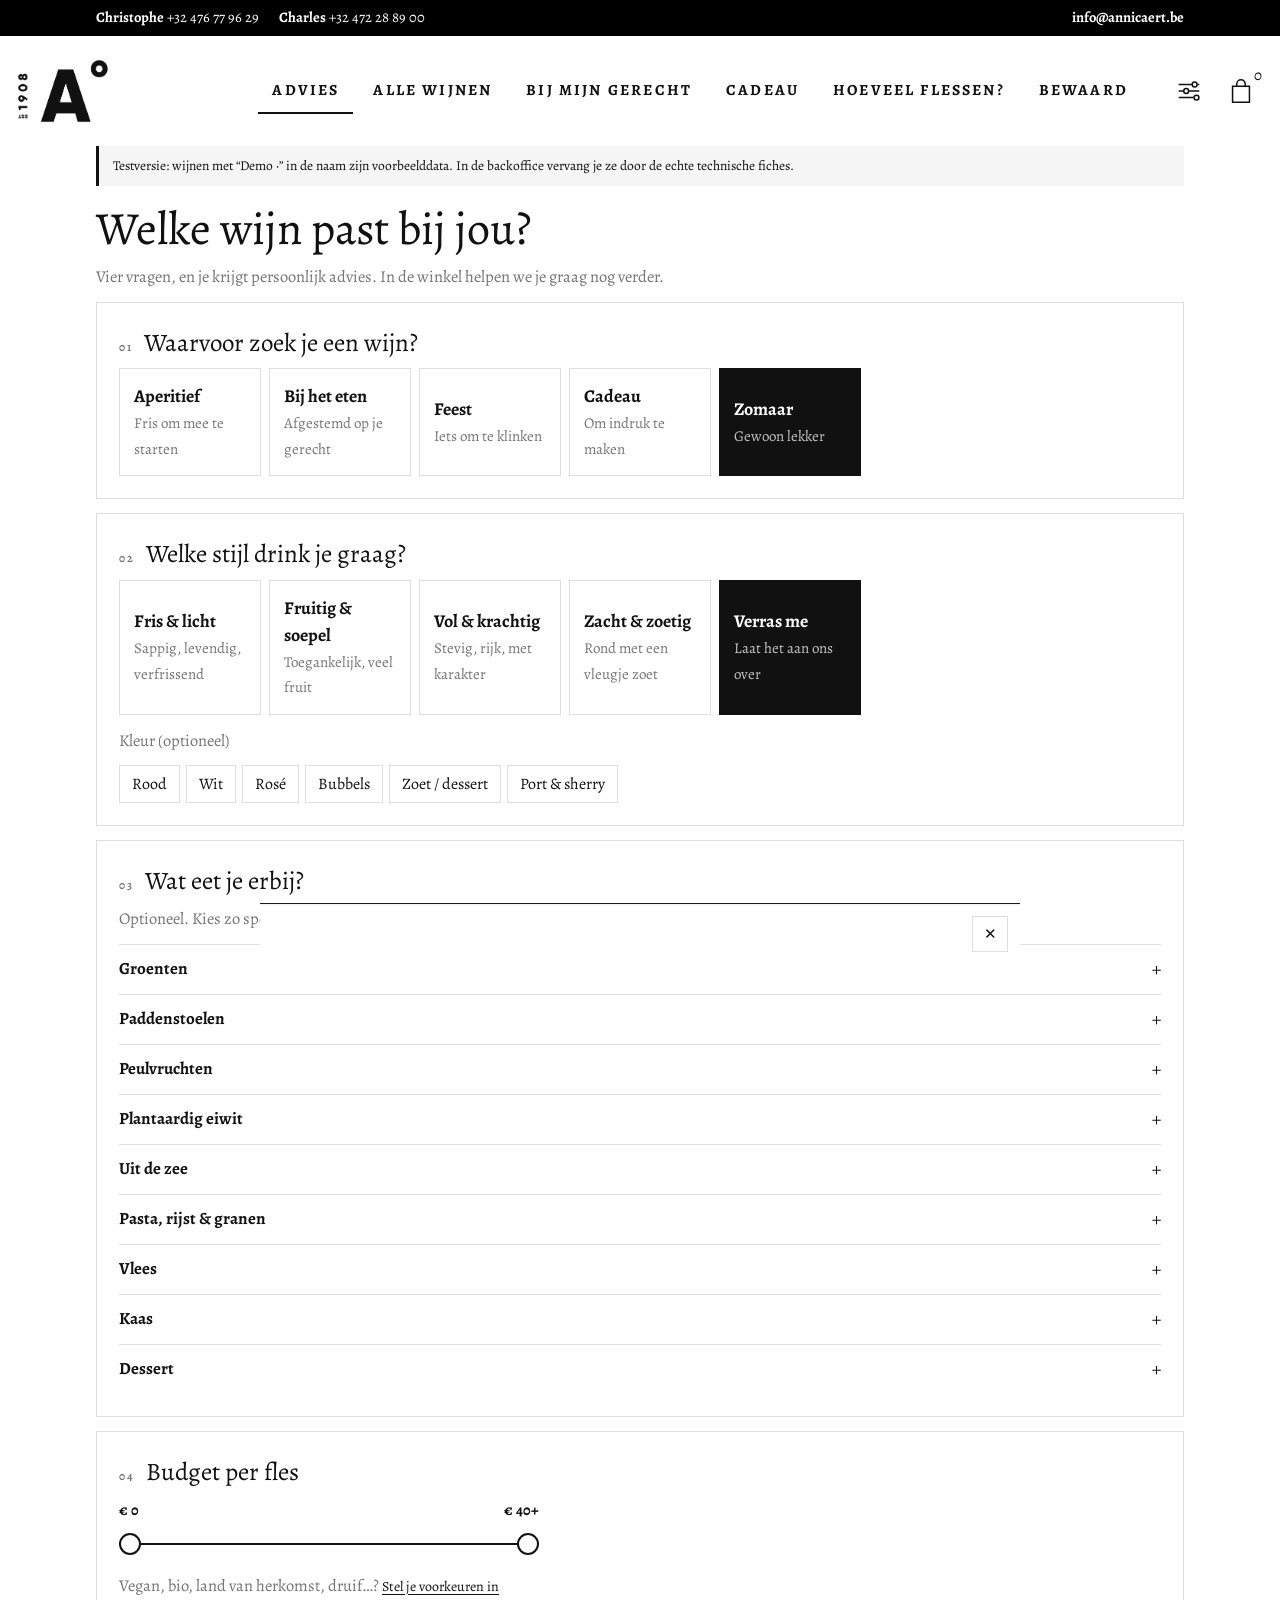
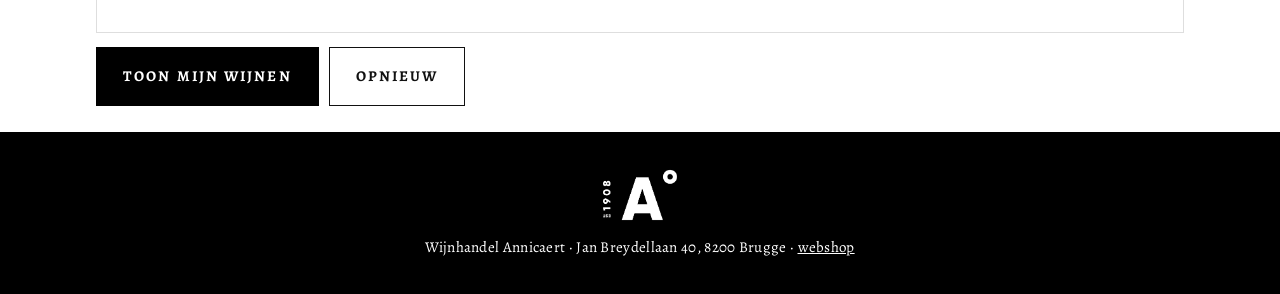
==== commit bbf202f0: "Wijnkiezer: stijl van de webshop, bestellen via eigen webshop, instellingen - Header, contactbalk, A" ====
--- a/wijnkiezer/index.html
+++ b/wijnkiezer/index.html
@@ -12,35 +12,34 @@
   <link rel="apple-touch-icon" href="icon-192.png">
   <link rel="preconnect" href="https://fonts.googleapis.com">
   <link rel="preconnect" href="https://fonts.gstatic.com" crossorigin>
-  <link href="https://fonts.googleapis.com/css2?family=Archivo:wght@400;600;700;800&display=swap" rel="stylesheet">
+  <link href="https://fonts.googleapis.com/css2?family=Alegreya:wght@400;500;700&display=swap" rel="stylesheet">
   <link rel="stylesheet" href="style.css">
 </head>
 <body>
-  <header class="top">
-    <div class="wrap">
-      <div class="brand">
-        <img id="logo" class="logo" src="logo.png" alt="Logo">
-        <div class="grow">
-          <h1 id="b-naam">Wijnkiezer</h1>
-          <p id="b-base">Vind de wijn die bij jou past</p>
-        </div>
-        <div class="hd-act">
-          <button class="hd-btn" id="pre-open" aria-label="Voorkeuren">
-            <svg viewBox="0 0 24 24" fill="none" stroke="currentColor" stroke-width="1.8"><path d="M4 6h10M18 6h2M4 12h4M12 12h8M4 18h12M20 18h0"/><circle cx="16" cy="6" r="2"/><circle cx="10" cy="12" r="2"/><circle cx="18" cy="18" r="2"/></svg>
-            <span class="t">Voorkeuren</span> <span class="n" id="pre-n" hidden>0</span></button>
-          <button class="hd-btn dark" id="cart-open" aria-label="Mandje">
-            <svg viewBox="0 0 24 24" fill="none" stroke="currentColor" stroke-width="1.8"><path d="M5 8h14l-1.2 11H6.2L5 8z"/><path d="M9 8V6a3 3 0 0 1 6 0v2"/></svg>
-            <span class="t">Mandje</span> <span class="n" id="cart-n">0</span></button>
-        </div>
-      </div>
+  <div class="topbar" id="topbar" hidden><div class="wrap"><div class="tl" id="tb-l"></div><a id="tb-r" href="#"></a></div></div>
+  <header class="top" id="top">
+    <div class="wrap hdr">
+      <a class="brand" href="./" aria-label="Start">
+        <img id="logo" class="logo zw" src="logo.png" alt="Logo">
+        <img id="logo-w" class="logo wit" src="logo-wit.png" alt="">
+        <h1 id="b-naam">Wijnkiezer</h1><p id="b-base" hidden></p>
+      </a>
       <nav class="tabs" role="tablist">
         <button data-v="advies" class="on">Advies</button>
         <button data-v="alle">Alle wijnen</button>
         <button data-v="pairing">Bij mijn gerecht</button>
         <button data-v="cadeau">Cadeau</button>
         <button data-v="hoeveel">Hoeveel flessen?</button>
-        <button data-v="bewaard">Bewaard <span id="fav-cnt" class="cnt" hidden>0</span></button>
+        <button data-v="bewaard">Bewaard<span id="fav-cnt" class="cnt" hidden>0</span></button>
       </nav>
+      <div class="hd-act">
+        <button class="hd-btn" id="pre-open" aria-label="Voorkeuren" title="Voorkeuren">
+          <svg viewBox="0 0 32 32" fill="none" stroke="currentColor" stroke-width="1.6"><path d="M5 9h14M25 9h2M5 16h5M16 16h11M5 23h16M27 23h0"/><circle cx="22" cy="9" r="2.6"/><circle cx="13" cy="16" r="2.6"/><circle cx="24" cy="23" r="2.6"/></svg>
+          <span class="n dot" id="pre-n" hidden>0</span></button>
+        <button class="hd-btn" id="cart-open" aria-label="Mijn selectie" title="Mijn selectie">
+          <svg viewBox="0 0 32 32" fill="none" stroke="currentColor" stroke-width="1.6"><path d="M7 11h18v17H7z"/><path d="M11.5 11V8.5a4.5 4.5 0 0 1 9 0V11"/></svg>
+          <span class="n" id="cart-n">0</span></button>
+      </div>
     </div>
   </header>
   <div class="wrap"><div id="prebar" class="prebar" hidden></div></div>
--- a/wijnkiezer/style.css
+++ b/wijnkiezer/style.css
@@ -4,44 +4,52 @@
    (tab Huisstijl) overschrijft.
    ============================================================ */
 :root{
-  --primair:#111111; --accent:#8a7d6b; --bg:#ffffff; --surface:#ffffff; --text:#111111;
+  --primair:#000000; --accent:#b5a46d; --bg:#ffffff; --surface:#ffffff; --text:#111111;
   --dim:color-mix(in srgb, var(--text) 58%, var(--bg));
   --line:color-mix(in srgb, var(--text) 14%, var(--bg));
   --soft:color-mix(in srgb, var(--text) 4%, var(--bg));
-  --fd:"Archivo","Helvetica Neue",Arial,sans-serif; --fb:"Archivo","Helvetica Neue",Arial,sans-serif;
+  --fd:"Alegreya",Georgia,"Times New Roman",serif; --fb:"Alegreya",Georgia,"Times New Roman",serif;
   --r:0px; --maxw:1120px; --ease:cubic-bezier(.2,.7,.2,1);
 }
 *{box-sizing:border-box}
 html{-webkit-text-size-adjust:100%}
-body{margin:0;font-family:var(--fb);background:var(--bg);color:var(--text);line-height:1.5;min-height:100vh;font-size:15px}
+body{margin:0;font-family:var(--fb);background:var(--bg);color:var(--text);line-height:1.5;min-height:100vh;font-size:17px}
 button,input,select,textarea{font:inherit;color:inherit}
 button{cursor:pointer}
 a{color:inherit}
-h1,h2,h3,h4{font-family:var(--fd);font-weight:800;margin:0;letter-spacing:-.01em}
+h1,h2,h3,h4{font-family:var(--fd);font-weight:400;margin:0}
 .wrap{max-width:var(--maxw);margin:0 auto;padding:0 16px}
 .up{text-transform:uppercase;letter-spacing:.14em;font-size:11.5px;font-weight:600}
 [hidden]{display:none!important}
 
-/* ---------- header ---------- */
-.top{background:var(--bg);color:var(--text);position:sticky;top:0;z-index:20;border-bottom:1px solid var(--text)}
-.brand{display:flex;align-items:center;gap:16px;padding:14px 0 10px}
-.brand .logo{height:58px;width:auto;display:block}
-.brand .grow{flex:1;min-width:0}
-.brand h1{font-size:13px;text-transform:uppercase;letter-spacing:.18em;font-weight:700}
-.brand p{margin:3px 0 0;color:var(--dim);font-size:13px}
-.hd-act{display:flex;gap:8px;align-items:center}
-.hd-btn{display:inline-flex;align-items:center;gap:8px;border:1px solid var(--text);background:var(--bg);padding:9px 12px;font-size:12px;text-transform:uppercase;letter-spacing:.12em;font-weight:600;text-decoration:none;color:var(--text)}
-.hd-btn.dark{background:var(--primair);color:var(--bg);border-color:var(--primair)}
-.hd-btn svg{width:16px;height:16px}
-.hd-btn .n{min-width:18px;height:18px;padding:0 5px;display:inline-grid;place-items:center;background:var(--bg);color:var(--text);font-size:11px;letter-spacing:0}
-.hd-btn:not(.dark) .n{background:var(--primair);color:var(--bg)}
-.tabs{display:flex;gap:2px;overflow-x:auto;scrollbar-width:none;margin:0 -4px}
+/* ---------- header (zoals de webshop) ---------- */
+.topbar{background:#000;color:#fff;font-size:14.5px}
+.topbar .wrap{display:flex;gap:20px;justify-content:space-between;align-items:center;min-height:36px;flex-wrap:wrap}
+.topbar span{white-space:nowrap}.topbar b{font-weight:700}
+.topbar a{color:#fff;text-decoration:none;font-weight:700}
+.topbar .tl{display:flex;gap:20px;flex-wrap:wrap}
+.top{background:var(--bg);color:var(--text);position:sticky;top:0;z-index:20;transition:background .25s,color .25s}
+.top .wrap{max-width:1500px}
+.hdr{display:flex;align-items:center;gap:24px;padding-top:22px;padding-bottom:22px}
+.brand{display:flex;align-items:center;gap:16px;text-decoration:none;color:inherit}
+.brand .logo{height:66px;width:auto;display:block}
+.brand .logo.wit{display:none}
+.brand h1{position:absolute;left:-9999px}
+.tabs{display:flex;gap:6px;overflow-x:auto;scrollbar-width:none;margin-left:auto}
 .tabs::-webkit-scrollbar{display:none}
-.tabs button{background:none;border:0;color:var(--dim);padding:10px 12px 12px;border-bottom:2px solid transparent;white-space:nowrap;font-size:12px;text-transform:uppercase;letter-spacing:.14em;font-weight:600}
-.tabs button:hover{color:var(--text)}
-.tabs button.on{color:var(--text);border-bottom-color:var(--text)}
-.tabs .cnt{display:inline-block;min-width:18px;padding:0 5px;background:var(--text);color:var(--bg);font-size:10.5px;margin-left:5px;letter-spacing:0}
-
+.tabs button{background:none;border:0;color:inherit;padding:10px 14px;border-bottom:2px solid transparent;white-space:nowrap;font-family:var(--fd);font-size:15.5px;text-transform:uppercase;letter-spacing:.14em;font-weight:700}
+.tabs button:hover{opacity:.7}
+.tabs button.on{border-bottom-color:currentColor}
+.tabs .cnt{display:inline-block;min-width:16px;font-size:12px;margin-left:3px;vertical-align:super;letter-spacing:0}
+.hd-act{display:flex;gap:6px;align-items:center}
+.hd-btn{position:relative;display:inline-grid;place-items:center;width:46px;height:46px;border:0;background:none;color:inherit;padding:0}
+.hd-btn svg{width:30px;height:30px}
+.hd-btn .n{position:absolute;top:0;right:2px;font-size:15px;line-height:1}
+.hd-btn .n.dot{top:4px;right:4px;width:16px;height:16px;border-radius:50%;background:var(--accent);color:#fff;font-size:10.5px;display:grid;place-items:center}
+.top.dark{background:#000;color:#fff}
+.top.dark .hdr{padding-top:10px;padding-bottom:10px}
+.top.dark .logo{height:50px}
+.top.dark .logo.zw{display:none}.top.dark .logo.wit{display:block}
 /* actieve preselectie */
 .prebar{display:flex;flex-wrap:wrap;gap:6px;align-items:center;padding:10px 0;border-bottom:1px solid var(--line)}
 .prebar .lbl{color:var(--dim);margin-right:4px}
@@ -52,28 +60,29 @@
 main{padding:26px 0 70px}
 .view{display:none}.view.on{display:block}
 .demo-note{background:var(--soft);border-left:3px solid var(--text);padding:10px 14px;font-size:13.5px;margin-bottom:18px}
-.lead{font-size:clamp(26px,4.4vw,40px);line-height:1.08;margin:0 0 6px}
-.sub{color:var(--dim);font-size:14px;margin:0 0 12px}
+.lead{font-size:clamp(30px,4.6vw,46px);line-height:1.1;margin:0 0 10px}
+.sub{color:var(--dim);font-size:16.5px;margin:0 0 12px}
 
 /* ---------- blokken / stappen ---------- */
 .step{background:var(--surface);border:1px solid var(--line);padding:22px;margin-bottom:14px}
-.step h2{font-size:20px;margin-bottom:4px;display:flex;gap:12px;align-items:baseline}
+.step h2{font-size:25px;margin-bottom:6px;display:flex;gap:12px;align-items:baseline}
 .step h2 .nr{font-size:12px;letter-spacing:.14em;color:var(--dim);font-weight:600}
 .choices{display:grid;grid-template-columns:repeat(auto-fill,minmax(140px,1fr));gap:8px}
 .choice{border:1px solid var(--line);background:var(--bg);padding:14px;text-align:left;transition:.15s var(--ease)}
 .choice:hover{border-color:var(--text)}
-.choice b{display:block;font-size:15px;font-weight:700}
-.choice small{color:var(--dim);font-size:12.5px}
+.choice b{display:block;font-size:18px;font-weight:700}
+.choice small{color:var(--dim);font-size:15px}
 .choice.on{border-color:var(--text);background:var(--text);color:var(--bg)}
 .choice.on small{color:color-mix(in srgb,var(--bg) 75%,var(--text))}
 .chips{display:flex;flex-wrap:wrap;gap:6px}
-.chip{border:1px solid var(--line);background:var(--bg);padding:6px 11px;font-size:13.5px;transition:.12s}
+.chip{border:1px solid var(--line);background:var(--bg);padding:6px 12px;font-size:16px;transition:.12s}
 .chip:hover{border-color:var(--text)}
 .chip.on{background:var(--text);border-color:var(--text);color:var(--bg)}
 .chip.gen{font-style:italic}
-.cta{display:inline-flex;align-items:center;justify-content:center;gap:8px;background:var(--primair);color:var(--bg);border:1px solid var(--primair);padding:13px 22px;font-size:12.5px;text-transform:uppercase;letter-spacing:.14em;font-weight:600;text-decoration:none}
+.cta{display:inline-flex;align-items:center;justify-content:center;gap:8px;background:#000;color:#fff;border:1px solid #000;padding:17px 26px;font-family:var(--fd);font-size:15px;text-transform:uppercase;letter-spacing:.14em;font-weight:700;text-decoration:none}
 .cta:hover{opacity:.88}
 .cta.alt{background:var(--bg);color:var(--text);border-color:var(--text)}
+.cta.gold{background:var(--accent);border-color:var(--accent);color:#fff}
 .cta.sm{padding:8px 12px;font-size:11.5px}
 .cta[disabled]{opacity:.4;cursor:default}
 .row{display:flex;gap:10px;flex-wrap:wrap;align-items:center}
@@ -81,7 +90,7 @@
 
 /* ingrediëntgroepen */
 .ing-grp{border-top:1px solid var(--line)}
-.ing-grp summary{list-style:none;cursor:pointer;padding:11px 0;display:flex;justify-content:space-between;align-items:center;font-weight:600;font-size:14px}
+.ing-grp summary{list-style:none;cursor:pointer;padding:11px 0;display:flex;justify-content:space-between;align-items:center;font-weight:700;font-size:17px}
 .ing-grp summary::-webkit-details-marker{display:none}
 .ing-grp summary::after{content:"+";font-weight:400;font-size:18px}
 .ing-grp[open] summary::after{content:"–"}
@@ -116,33 +125,40 @@
 .filter-toggle{display:none}
 .count{color:var(--dim);font-size:13px;margin:0 0 12px;text-transform:uppercase;letter-spacing:.12em}
 
-/* ---------- kaarten ---------- */
-.grid{display:grid;grid-template-columns:repeat(auto-fill,minmax(250px,1fr));gap:14px}
-.card{background:var(--surface);border:1px solid var(--line);padding:18px;display:flex;flex-direction:column;gap:6px;cursor:pointer;transition:border-color .15s;position:relative}
-.card:hover{border-color:var(--text)}
-.card .kl{display:flex;align-items:center;gap:6px;font-size:11px;text-transform:uppercase;letter-spacing:.14em;color:var(--dim);font-weight:600}
+/* ---------- kaarten (zoals de productlijst van de webshop) ---------- */
+.grid{display:grid;grid-template-columns:repeat(auto-fill,minmax(260px,1fr));gap:40px 28px}
+.card{background:var(--surface);display:flex;flex-direction:column;gap:4px;cursor:pointer;position:relative}
+.card .ph{position:relative;aspect-ratio:1/1;display:grid;place-items:center;background:var(--surface);margin-bottom:14px;overflow:hidden}
+.card .ph img{max-height:78%;max-width:70%;object-fit:contain}
+.card .ph svg{height:74%;width:auto}
+.card .ov{position:absolute;inset:0;background:rgba(102,102,102,.92);display:flex;flex-direction:column;align-items:center;justify-content:center;gap:22px;padding:20px;opacity:0;transition:opacity .2s;text-align:center;color:#111;font-size:17px}
+.card:hover .ov{opacity:1}
+.ov .cta{background:#262626;border-color:#262626;color:#fff;width:100%;max-width:440px}
+.card h3{font-size:24px;line-height:1.2}
+.card .kl{display:flex;align-items:center;gap:6px;font-size:13px;text-transform:uppercase;letter-spacing:.12em;color:var(--dim)}
 .dot{width:9px;height:9px;border-radius:50%;display:inline-block;border:1px solid rgba(0,0,0,.15)}
 .dot.k-rood{background:#6e1423}.dot.k-wit{background:#efe2a6}.dot.k-rose{background:#f2b8c0}
 .dot.k-bubbels{background:#e9edd3}.dot.k-zoet{background:#e3b45e}.dot.k-versterkt{background:#3a1416}
-.card h3{font-size:18px;line-height:1.2;padding-right:44px}
-.meta{color:var(--dim);font-size:13px}
-.card .desc{font-size:14px;margin:2px 0}
-.price{font-weight:700;font-size:16px}
+.meta{color:var(--dim);font-size:15px}
+.card .desc{font-size:16px;margin:2px 0;color:var(--dim)}
+.price{color:var(--accent);font-size:21px}
+.price small{font-size:inherit}
 .tags{display:flex;flex-wrap:wrap;gap:4px}
-.tag{font-size:11.5px;padding:2px 7px;border:1px solid var(--line);color:var(--text);background:var(--bg)}
+.tag{font-size:13px;padding:1px 8px;border:1px solid var(--line);color:var(--text);background:var(--bg)}
 .tag.v{border-color:var(--text)}
 .tag.d{background:var(--soft);color:var(--dim)}
 .tag.out{border-color:#a33;color:#a33}
-.match{position:absolute;top:14px;right:14px;min-width:42px;height:28px;padding:0 6px;display:grid;place-items:center;font-size:12.5px;font-weight:700;color:var(--bg);background:var(--text)}
-.card-foot{display:flex;align-items:center;gap:8px;margin-top:auto;padding-top:8px}
+.tag.low{border-color:var(--accent);color:#7a6a3a}
+.match{position:absolute;top:10px;left:10px;z-index:2;min-width:46px;height:30px;padding:0 8px;display:grid;place-items:center;font-size:14px;font-weight:700;color:#fff;background:#000}
+.card-foot{display:flex;align-items:center;gap:8px;margin-top:6px}
 .card-foot .price{flex:1}
-.ic{border:1px solid var(--line);background:var(--bg);width:36px;height:36px;display:grid;place-items:center;font-size:16px;padding:0}
+.ic{border:1px solid var(--line);background:var(--bg);width:38px;height:38px;display:grid;place-items:center;font-size:17px;padding:0}
 .ic:hover{border-color:var(--text)}
-.ic.add{background:var(--text);color:var(--bg);border-color:var(--text)}
-.why{font-size:12.5px;color:var(--dim);margin:4px 0 0;padding-left:16px}
+.ic.add{background:#000;color:#fff;border-color:#000}
+.why{font-size:15px;color:var(--dim);margin:4px 0 0;padding-left:18px}
 .why li.min{color:#a33}
 .empty{padding:34px;text-align:center;color:var(--dim);border:1px dashed var(--line)}
-
+@media (hover:none){.card .ov{display:none}}
 /* ---------- fiche & sheets ---------- */
 .backdrop{position:fixed;inset:0;background:rgba(0,0,0,.42);opacity:0;pointer-events:none;transition:.2s;z-index:40}
 .backdrop.on{opacity:1;pointer-events:auto}
@@ -150,8 +166,9 @@
 .sheet.on{transform:translate(-50%,0)}
 .sheet .x{position:absolute;top:12px;right:12px;border:1px solid var(--line);background:var(--bg);width:36px;height:36px;font-size:15px}
 .sheet .sheet-foot{position:sticky;bottom:-34px;background:var(--surface);padding:14px 0 6px;margin-top:16px;border-top:1px solid var(--line)}
-.fiche h2{font-size:28px;padding-right:44px;line-height:1.1}
-.fiche .img{float:right;max-width:110px;max-height:240px;margin:0 0 10px 14px}
+.fiche h2{font-size:32px;padding-right:44px;line-height:1.1}
+.fiche .img{float:right;max-width:120px;max-height:260px;margin:0 0 10px 14px}
+.fiche .img svg{height:220px;width:auto}
 .spec{display:grid;grid-template-columns:repeat(auto-fill,minmax(150px,1fr));gap:1px;margin:16px 0;background:var(--line);border:1px solid var(--line)}
 .spec div{background:var(--surface);padding:9px 11px;font-size:14px}
 .spec small{display:block;color:var(--dim);font-size:10.5px;text-transform:uppercase;letter-spacing:.12em}
@@ -188,8 +205,10 @@
 .ok-box{border:1px solid var(--text);padding:26px;text-align:center}
 .ok-box .nr{font-size:28px;font-weight:800;letter-spacing:.06em}
 
-footer{color:var(--dim);font-size:12.5px;text-align:center;padding:28px 16px;border-top:1px solid var(--line);letter-spacing:.04em}
-footer img{height:34px;display:block;margin:0 auto 10px;opacity:.85}
+footer{background:#000;color:#fff;font-size:15px;text-align:center;padding:36px 16px;letter-spacing:.02em}
+footer a{color:#fff}
+footer img{height:54px;display:block;margin:0 auto 14px}
+footer .vw{max-width:720px;margin:12px auto 0;color:#bbb;font-size:14px}
 #toast{position:fixed;left:50%;bottom:24px;transform:translateX(-50%) translateY(80px);background:var(--text);color:var(--bg);padding:12px 20px;font-size:13.5px;transition:.25s;z-index:60;opacity:0}
 #toast.on{transform:translateX(-50%);opacity:1}
 
@@ -222,9 +241,16 @@
   .filter-toggle{display:inline-flex;margin-bottom:12px}
   .bar{grid-template-columns:72px 1fr}
   .bar .bx{display:none}
-  .brand .logo{height:42px}
-  .brand h1,.brand p{display:none}
-  .hd-btn .t{display:none}
+  .hdr{flex-wrap:wrap;gap:8px;padding-top:12px;padding-bottom:0}
+  .top.dark .hdr{padding-bottom:0}
+  .card .ph{aspect-ratio:4/3}
+  .grid{gap:34px 18px}
+  .brand .logo{height:46px}
+  .hd-act{margin-left:auto}
+  .tabs{order:3;width:100%;margin:0 -6px}
+  .tabs button{font-size:13.5px;padding:10px 10px}
+  .topbar .wrap{font-size:13px;gap:10px;justify-content:center}
+  .card h3{font-size:21px}
   .step{padding:16px}
   .cart-r{grid-template-columns:1fr auto 32px}
   .cart-r .sub-t{display:none}
@@ -237,4 +263,4 @@
   .hv-t td:nth-child(4){grid-column:3;grid-row:1}
   .hv-sel{width:100%;min-width:0}
 }
-@media print{.top,.filters,.filter-toggle,footer,.prebar,.card-foot .ic{display:none}.card{break-inside:avoid}}
+@media print{.topbar,.top,.filters,.filter-toggle,footer,.prebar,.card-foot .ic{display:none}.card{break-inside:avoid}}
